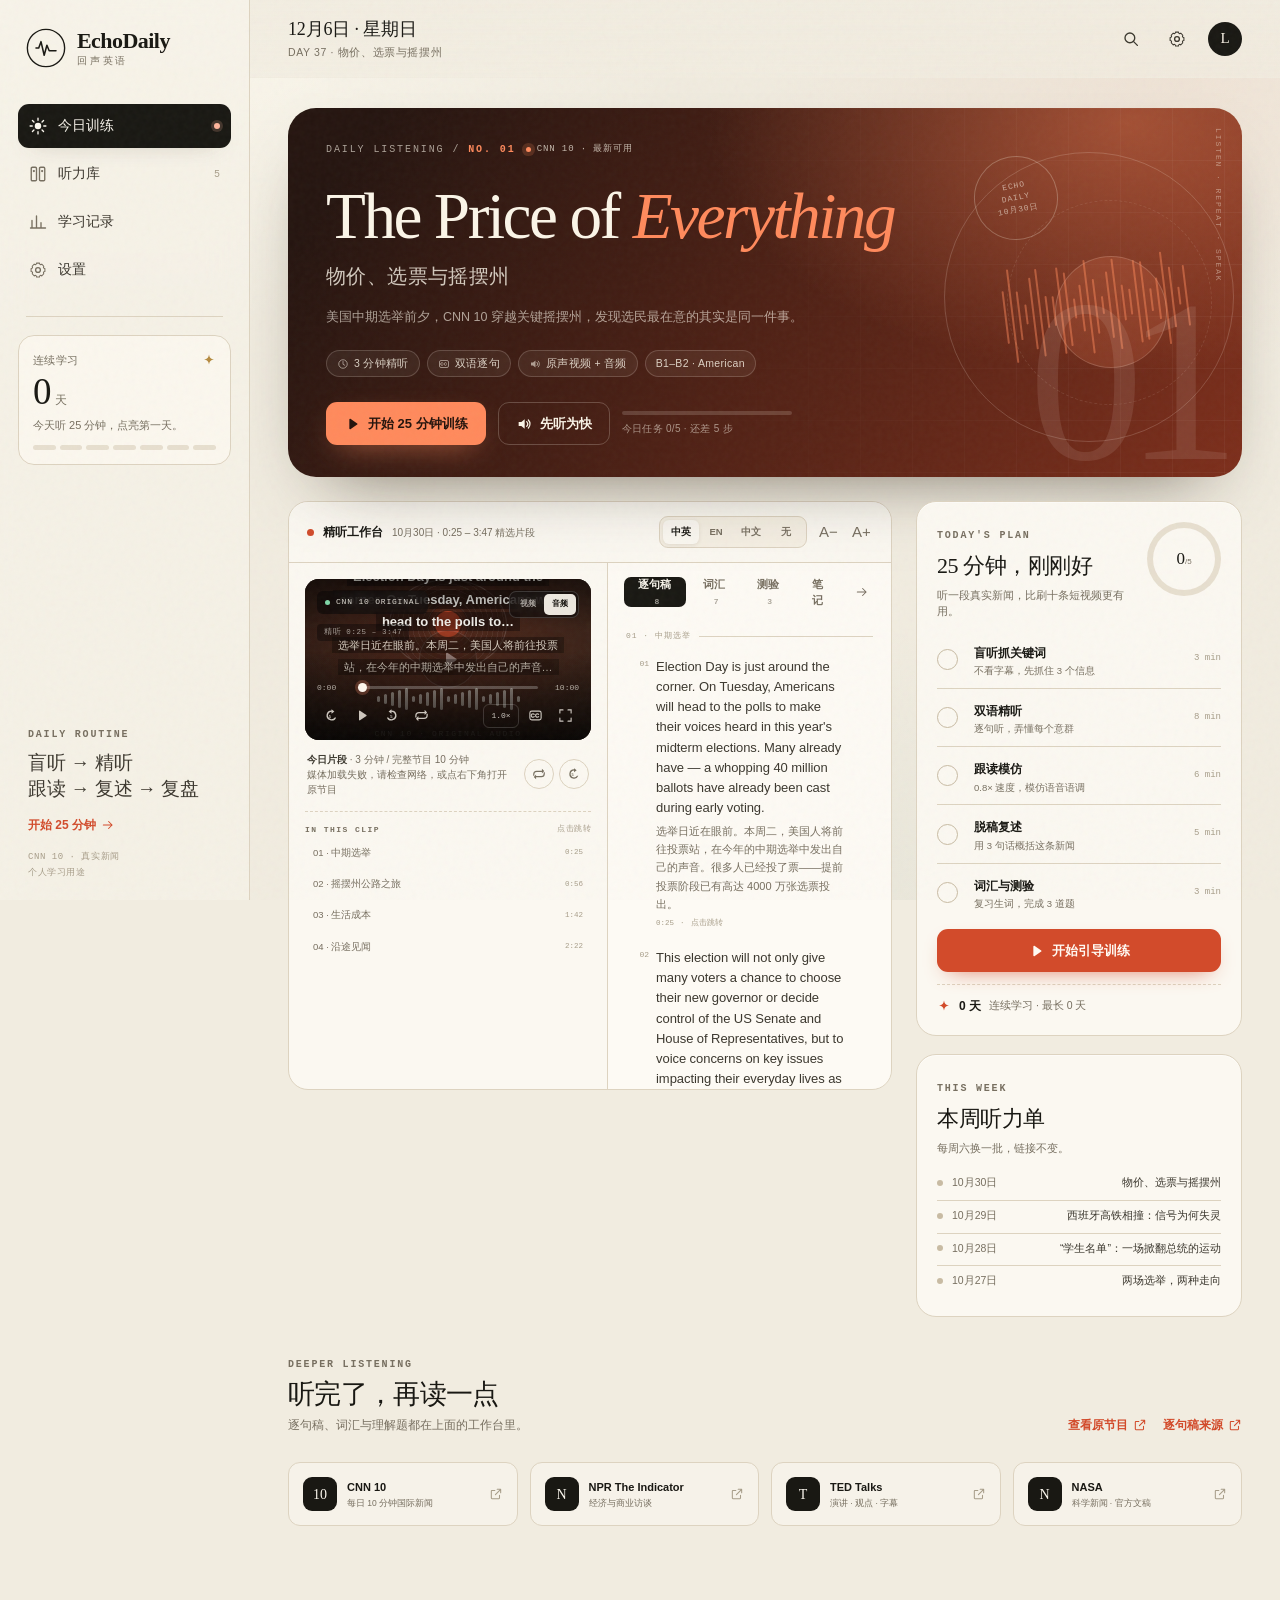
==== index.html @ 6642f7b9 "Initial EchoDaily listening app" ====
<!doctype html>
<html lang="zh-CN">
<head>
  <meta charset="utf-8">
  <meta name="viewport" content="width=device-width, initial-scale=1, viewport-fit=cover">
  <meta name="theme-color" content="#f3efe4">
  <meta name="description" content="EchoDaily 回声英语：每天 25 分钟，用真实国际新闻练英语听力。双语逐句稿、视频/音频、跟读与复述。">
  <meta name="robots" content="noindex,nofollow">
  <title>EchoDaily · 回声英语</title>
  <link rel="icon" href="assets/icon.svg" type="image/svg+xml">
  <link rel="manifest" href="manifest.webmanifest">
  <link rel="stylesheet" href="assets/styles.css">
</head>
<body>
  <svg class="svg-sprite" aria-hidden="true" focusable="false">
    <symbol id="i-play" viewBox="0 0 24 24"><path d="M8 5.2v13.6c0 .8.9 1.3 1.6.9l10.2-6.8c.6-.4.6-1.4 0-1.8L9.6 4.3c-.7-.4-1.6.1-1.6.9Z"/></symbol>
    <symbol id="i-pause" viewBox="0 0 24 24"><rect x="6" y="4.5" width="4" height="15" rx="1.2"/><rect x="14" y="4.5" width="4" height="15" rx="1.2"/></symbol>
    <symbol id="i-back5" viewBox="0 0 24 24"><path d="M12 4a8 8 0 1 0 7.4 11h-2.2A5.9 5.9 0 1 1 12 6.1V9l4.6-3.5L12 2v2Z"/><text x="7.5" y="15.5" font-size="6.6" font-family="Arial" font-weight="700">5</text></symbol>
    <symbol id="i-fwd5" viewBox="0 0 24 24"><path d="M12 4a8 8 0 1 1-7.4 11h2.2A5.9 5.9 0 1 0 12 6.1V9L7.4 5.5 12 2v2Z"/><text x="10" y="15.5" font-size="6.6" font-family="Arial" font-weight="700">5</text></symbol>
    <symbol id="i-volume" viewBox="0 0 24 24"><path d="M4 9h4l5-4v14l-5-4H4V9Z"/><path d="M16 8.5a5 5 0 0 1 0 7" fill="none" stroke="currentColor" stroke-width="1.8" stroke-linecap="round"/><path d="M18.5 6a8.5 8.5 0 0 1 0 12" fill="none" stroke="currentColor" stroke-width="1.8" stroke-linecap="round"/></symbol>
    <symbol id="i-muted" viewBox="0 0 24 24"><path d="M4 9h4l5-4v14l-5-4H4V9Z"/><path d="m16 9 5 6m0-6-5 6" fill="none" stroke="currentColor" stroke-width="1.8" stroke-linecap="round"/></symbol>
    <symbol id="i-captions" viewBox="0 0 24 24"><rect x="3" y="5" width="18" height="14" rx="3" fill="none" stroke="currentColor" stroke-width="1.8"/><path d="M10 10.3a2.7 2.7 0 1 0 0 3.4M17 10.3a2.7 2.7 0 1 0 0 3.4" fill="none" stroke="currentColor" stroke-width="1.8" stroke-linecap="round"/></symbol>
    <symbol id="i-expand" viewBox="0 0 24 24"><path d="M8 3H3v5M16 3h5v5M8 21H3v-5M21 16v5h-5" fill="none" stroke="currentColor" stroke-width="1.8" stroke-linecap="round"/></symbol>
    <symbol id="i-repeat" viewBox="0 0 24 24"><path d="M17 2.8 21 7l-4 4.2V8.5H8a4 4 0 0 0-4 4V15H2v-2.5a6 6 0 0 1 6-6h9V2.8Z"/><path d="M7 21.2 3 17l4-4.2v2.7h9a4 4 0 0 0 4-4V9h2v2.5a6 6 0 0 1-6 6H7v2.7Z"/></symbol>
    <symbol id="i-sun" viewBox="0 0 24 24"><circle cx="12" cy="12" r="4.3"/><path d="M12 1.5v2.8M12 19.7v2.8M1.5 12h2.8M19.7 12h2.8M4.6 4.6l2 2M17.4 17.4l2 2M19.4 4.6l-2 2M6.6 17.4l-2 2" fill="none" stroke="currentColor" stroke-width="1.8" stroke-linecap="round"/></symbol>
    <symbol id="i-home" viewBox="0 0 24 24"><path d="m3 10.5 9-7.5 9 7.5V21h-6v-6H9v6H3V10.5Z" fill="none" stroke="currentColor" stroke-width="1.8" stroke-linejoin="round"/></symbol>
    <symbol id="i-menu" viewBox="0 0 24 24"><path d="M4 7h16M4 12h16M4 17h16" fill="none" stroke="currentColor" stroke-width="1.8" stroke-linecap="round"/></symbol>
    <symbol id="i-library" viewBox="0 0 24 24"><rect x="3" y="3" width="7" height="18" rx="1.5" fill="none" stroke="currentColor" stroke-width="1.8"/><rect x="14" y="3" width="7" height="18" rx="1.5" fill="none" stroke="currentColor" stroke-width="1.8"/><path d="M6.5 8h0M17.5 8h0" stroke="currentColor" stroke-width="3" stroke-linecap="round"/></symbol>
    <symbol id="i-chart" viewBox="0 0 24 24"><path d="M4 20V10M10 20V4M16 20v-7M22 20H2" fill="none" stroke="currentColor" stroke-width="1.8" stroke-linecap="round"/></symbol>
    <symbol id="i-settings" viewBox="0 0 24 24"><circle cx="12" cy="12" r="3.2" fill="none" stroke="currentColor" stroke-width="1.8"/><path d="M19.4 15a1.7 1.7 0 0 0 .3 1.9l.1.1-2.8 2.8-.1-.1a1.7 1.7 0 0 0-1.9-.3 1.7 1.7 0 0 0-1 1.6v.2h-4V21a1.7 1.7 0 0 0-1-1.6 1.7 1.7 0 0 0-1.9.3l-.1.1L4.2 17l.1-.1a1.7 1.7 0 0 0 .3-1.9A1.7 1.7 0 0 0 3 14H2.8v-4H3a1.7 1.7 0 0 0 1.6-1 1.7 1.7 0 0 0-.3-1.9L4.2 7 7 4.2l.1.1A1.7 1.7 0 0 0 9 4.6a1.7 1.7 0 0 0 1-1.6v-.2h4V3a1.7 1.7 0 0 0 1 1.6 1.7 1.7 0 0 0 1.9-.3l.1-.1L19.8 7l-.1.1a1.7 1.7 0 0 0-.3 1.9 1.7 1.7 0 0 0 1.6 1h.2v4H21a1.7 1.7 0 0 0-1.6 1Z" fill="none" stroke="currentColor" stroke-width="1.4" stroke-linejoin="round"/></symbol>
    <symbol id="i-search" viewBox="0 0 24 24"><circle cx="10.5" cy="10.5" r="6.5" fill="none" stroke="currentColor" stroke-width="1.8"/><path d="m15.5 15.5 5 5" fill="none" stroke="currentColor" stroke-width="1.8" stroke-linecap="round"/></symbol>
    <symbol id="i-arrow" viewBox="0 0 24 24"><path d="M4 12h15M13 6l6 6-6 6" fill="none" stroke="currentColor" stroke-width="1.8" stroke-linecap="round" stroke-linejoin="round"/></symbol>
    <symbol id="i-close" viewBox="0 0 24 24"><path d="m6 6 12 12M18 6 6 18" fill="none" stroke="currentColor" stroke-width="1.8" stroke-linecap="round"/></symbol>
    <symbol id="i-check" viewBox="0 0 24 24"><path d="m4.5 12.5 5 5 10-11" fill="none" stroke="currentColor" stroke-width="2.2" stroke-linecap="round" stroke-linejoin="round"/></symbol>
    <symbol id="i-star" viewBox="0 0 24 24"><path d="m12 3 2.8 5.7 6.2.9-4.5 4.4 1.1 6.2-5.6-3-5.6 3 1.1-6.2L3 9.6l6.2-.9L12 3Z" fill="none" stroke="currentColor" stroke-width="1.7" stroke-linejoin="round"/></symbol>
    <symbol id="i-mic" viewBox="0 0 24 24"><rect x="9" y="3" width="6" height="12" rx="3" fill="none" stroke="currentColor" stroke-width="1.8"/><path d="M5 11a7 7 0 0 0 14 0M12 18v3M8 21h8" fill="none" stroke="currentColor" stroke-width="1.8" stroke-linecap="round"/></symbol>
    <symbol id="i-stop" viewBox="0 0 24 24"><rect x="6" y="6" width="12" height="12" rx="2"/></symbol>
    <symbol id="i-clock" viewBox="0 0 24 24"><circle cx="12" cy="12" r="8.5" fill="none" stroke="currentColor" stroke-width="1.8"/><path d="M12 7v5.5l3.5 2" fill="none" stroke="currentColor" stroke-width="1.8" stroke-linecap="round"/></symbol>
    <symbol id="i-spark" viewBox="0 0 24 24"><path d="M12 2.5c.6 5.5 3.1 8 8.5 8.5-5.4.6-7.9 3.1-8.5 8.5-.6-5.4-3.1-7.9-8.5-8.5 5.4-.5 7.9-3 8.5-8.5Z"/></symbol>
    <symbol id="i-download" viewBox="0 0 24 24"><path d="M12 3v12m0 0 4.5-4.5M12 15l-4.5-4.5M4 20h16" fill="none" stroke="currentColor" stroke-width="1.8" stroke-linecap="round" stroke-linejoin="round"/></symbol>
    <symbol id="i-external" viewBox="0 0 24 24"><path d="M14 4h6v6M20 4l-9 9M18 14v5a1 1 0 0 1-1 1H5a1 1 0 0 1-1-1V7a1 1 0 0 1 1-1h5" fill="none" stroke="currentColor" stroke-width="1.8" stroke-linecap="round" stroke-linejoin="round"/></symbol>
  </svg>

  <div class="app">
    <aside class="sidebar" aria-label="主导航">
      <a class="brand" href="#today" data-nav="today" aria-label="EchoDaily 首页">
        <span class="brand-mark">
          <svg viewBox="0 0 44 44" aria-hidden="true">
            <circle cx="22" cy="22" r="20.5" fill="none" stroke="currentColor" stroke-width="1.5"/>
            <path d="M11 22h3l2.5-7 3.5 15 3-11 2.5 6h7.5" fill="none" stroke="currentColor" stroke-width="1.7" stroke-linecap="round" stroke-linejoin="round"/>
          </svg>
        </span>
        <span class="brand-text">
          <strong>EchoDaily</strong>
          <small>回声英语</small>
        </span>
      </a>

      <nav class="side-nav">
        <a href="#today" data-nav="today" class="side-link">
          <svg><use href="#i-sun"/></svg><span>今日训练</span><em id="side-today-dot" class="side-dot"></em>
        </a>
        <a href="#library" data-nav="library" class="side-link">
          <svg><use href="#i-library"/></svg><span>听力库</span><em id="side-library-count">5</em>
        </a>
        <a href="#progress" data-nav="progress" class="side-link">
          <svg><use href="#i-chart"/></svg><span>学习记录</span>
        </a>
        <a href="#settings" data-nav="settings" class="side-link">
          <svg><use href="#i-settings"/></svg><span>设置</span>
        </a>
      </nav>

      <div class="side-divider"></div>

      <div class="side-streak" id="side-streak">
        <div class="side-streak-head"><span>连续学习</span><svg><use href="#i-spark"/></svg></div>
        <div class="side-streak-num"><strong id="side-streak-num">0</strong><span>天</span></div>
        <p id="side-streak-copy">今天听 25 分钟，点亮第一天。</p>
        <div class="mini-week" id="mini-week" aria-label="最近七天学习情况"></div>
      </div>

      <div class="side-note">
        <span class="eyebrow">DAILY ROUTINE</span>
        <p>盲听 → 精听<br>跟读 → 复述 → 复盘</p>
        <a href="#today" data-action="start-focus" class="side-note-link">开始 25 分钟 <svg><use href="#i-arrow"/></svg></a>
      </div>

      <div class="side-foot">
        <span>CNN 10 · 真实新闻</span>
        <span>个人学习用途</span>
      </div>
    </aside>

    <div class="shell">
      <header class="topbar">
        <div class="topbar-left">
          <button class="icon-btn mobile-menu" id="mobile-menu" aria-label="打开菜单">
            <svg><use href="#i-menu"/></svg>
          </button>
          <div>
            <div class="topbar-date" id="topbar-date">10月31日 · 星期六</div>
            <div class="topbar-sub" id="topbar-sub">你的每日国际新闻听力</div>
          </div>
        </div>
        <div class="topbar-actions">
          <button class="icon-btn" data-action="open-search" aria-label="搜索听力库"><svg><use href="#i-search"/></svg></button>
          <a class="icon-btn" href="#settings" data-nav="settings" aria-label="设置"><svg><use href="#i-settings"/></svg></a>
          <div class="avatar" title="本地学习者">L</div>
        </div>
      </header>

      <main class="view" id="view" tabindex="-1"></main>
    </div>

    <nav class="mobile-nav" aria-label="移动端导航">
      <a href="#today" data-nav="today"><svg><use href="#i-sun"/></svg><span>今日</span></a>
      <a href="#library" data-nav="library"><svg><use href="#i-library"/></svg><span>听力库</span></a>
      <a href="#progress" data-nav="progress"><svg><use href="#i-chart"/></svg><span>记录</span></a>
      <a href="#settings" data-nav="settings"><svg><use href="#i-settings"/></svg><span>设置</span></a>
    </nav>
  </div>

  <div class="focus-layer" id="focus-layer" hidden aria-modal="true" role="dialog" aria-label="25 分钟引导训练">
    <div class="focus-card">
      <header class="focus-head">
        <div>
          <span class="eyebrow">GUIDED SESSION</span>
          <h2>25 分钟听力训练</h2>
        </div>
        <div class="focus-head-right">
          <div class="focus-total"><span id="focus-total-time">25:00</span><small>总计时</small></div>
          <button class="icon-btn" data-action="close-focus" aria-label="关闭训练"><svg><use href="#i-close"/></svg></button>
        </div>
      </header>
      <div class="focus-progress"><span id="focus-progress-bar"></span></div>
      <div class="focus-body">
        <aside class="focus-steps" id="focus-steps"></aside>
        <section class="focus-main" id="focus-main"></section>
      </div>
      <footer class="focus-foot">
        <button class="btn btn-ghost" data-action="focus-prev">上一步</button>
        <div class="focus-hint" id="focus-hint">按自己的节奏来，完成一步算一步。</div>
        <button class="btn btn-primary" data-action="focus-next">完成本步 <svg><use href="#i-arrow"/></svg></button>
      </footer>
    </div>
  </div>

  <div class="modal-layer" id="modal-layer" hidden>
    <div class="modal-card" id="modal-card" role="dialog" aria-modal="true"></div>
  </div>

  <div class="toast-region" id="toast-region" aria-live="polite"></div>
  <div class="confetti-layer" id="confetti-layer" aria-hidden="true"></div>

  <script src="data.js"></script>
  <script src="assets/app.js"></script>
</body>
</html>
---- assets/styles.css ----
/* ============================================================
   EchoDaily · 回声英语
   Editorial listening workspace — warm paper, ink, vermilion.
   ============================================================ */

:root {
  --bg: #f1ece0;
  --bg-deep: #e7dfcf;
  --surface: #fbf8f1;
  --surface-2: #f5efe3;
  --surface-3: #efe7d8;
  --ink: #191813;
  --ink-2: #3c382f;
  --muted: #776f60;
  --faint: #a79d89;
  --line: #ddd3c0;
  --line-strong: #c8bba3;
  --accent: #d24b2b;
  --accent-deep: #a9361c;
  --accent-soft: #f5ded4;
  --green: #1d5948;
  --green-soft: #dce9e2;
  --gold: #b58a3f;
  --gold-soft: #f1e5ca;
  --radius-xl: 28px;
  --radius-lg: 20px;
  --radius-md: 14px;
  --radius-sm: 10px;
  --shadow: 0 22px 55px -28px rgba(54, 41, 20, 0.42);
  --shadow-soft: 0 8px 24px -16px rgba(54, 41, 20, 0.35);
  --font-display: "Iowan Old Style", "Palatino Linotype", "Book Antiqua", "Songti SC", "Noto Serif SC", "STSong", serif;
  --font-ui: "Avenir Next", "Segoe UI", "PingFang SC", "Hiragino Sans GB", "Microsoft YaHei", sans-serif;
  --font-mono: "SFMono-Regular", "Cascadia Mono", "Consolas", "Liberation Mono", monospace;
  --sidebar-w: 250px;
  --ease: cubic-bezier(0.22, 1, 0.36, 1);
}

* { box-sizing: border-box; }
html { scroll-behavior: smooth; }
html, body { overflow-x: hidden; }
body {
  margin: 0;
  min-width: 320px;
  background-color: var(--bg);
  background-image:
    radial-gradient(900px 600px at 12% -5%, rgba(255, 252, 242, 0.85), transparent 62%),
    radial-gradient(700px 500px at 92% 8%, rgba(210, 75, 43, 0.055), transparent 60%),
    radial-gradient(600px 500px at 60% 100%, rgba(29, 89, 72, 0.05), transparent 60%);
  background-attachment: fixed;
  color: var(--ink);
  font-family: var(--font-ui);
  font-size: 15px;
  line-height: 1.5;
  -webkit-font-smoothing: antialiased;
  text-rendering: optimizeLegibility;
}
body::before {
  content: "";
  position: fixed;
  inset: 0;
  pointer-events: none;
  z-index: 9999;
  opacity: 0.035;
  background-image: url("data:image/svg+xml,%3Csvg viewBox='0 0 200 200' xmlns='http://www.w3.org/2000/svg'%3E%3Cfilter id='n'%3E%3CfeTurbulence type='fractalNoise' baseFrequency='0.85' numOctaves='3' stitchTiles='stitch'/%3E%3C/filter%3E%3Crect width='100%25' height='100%25' filter='url(%23n)'/%3E%3C/svg%3E");
}
::selection { background: var(--accent); color: #fff; }
button, input, textarea, select { font: inherit; color: inherit; }
button { cursor: pointer; }
a { color: inherit; text-decoration: none; }
svg { width: 20px; height: 20px; fill: currentColor; display: block; }
.svg-sprite { position: absolute; width: 0; height: 0; overflow: hidden; }
:focus-visible { outline: 2px solid var(--accent); outline-offset: 3px; }
[hidden] { display: none !important; }

.eyebrow {
  display: inline-block;
  font-family: var(--font-mono);
  font-size: 10px;
  font-weight: 600;
  letter-spacing: 0.18em;
  text-transform: uppercase;
  color: var(--muted);
}

/* ============================== Layout ============================== */
.app { min-height: 100vh; }
.sidebar {
  position: fixed;
  inset: 0 auto 0 0;
  width: var(--sidebar-w);
  z-index: 40;
  display: flex;
  flex-direction: column;
  padding: 26px 18px 20px;
  border-right: 1px solid var(--line);
  background: rgba(247, 242, 232, 0.78);
  backdrop-filter: blur(18px) saturate(1.05);
  -webkit-backdrop-filter: blur(18px) saturate(1.05);
}
.shell { margin-left: var(--sidebar-w); min-height: 100vh; }
.view {
  width: 100%;
  max-width: 1390px;
  margin: 0 auto;
  padding: 30px 38px 100px;
  outline: none;
}

.brand { display: flex; align-items: center; gap: 11px; padding: 2px 8px 0; }
.brand-mark { width: 40px; height: 40px; color: var(--ink); flex: 0 0 auto; }
.brand-mark svg { width: 100%; height: 100%; fill: none; }
.brand-text { display: flex; flex-direction: column; line-height: 1.02; }
.brand-text strong {
  font-family: var(--font-display);
  font-size: 22px;
  font-weight: 600;
  letter-spacing: -0.025em;
}
.brand-text small {
  margin-top: 4px;
  font-size: 10px;
  letter-spacing: 0.28em;
  color: var(--muted);
}
.side-nav { margin-top: 36px; display: flex; flex-direction: column; gap: 4px; }
.side-link {
  position: relative;
  display: flex;
  align-items: center;
  gap: 11px;
  height: 44px;
  padding: 0 11px;
  border-radius: 11px;
  color: var(--ink-2);
  font-size: 13.5px;
  font-weight: 500;
  transition: background 0.2s var(--ease), color 0.2s;
}
.side-link svg { width: 18px; height: 18px; color: var(--muted); transition: color 0.2s; }
.side-link:hover { background: rgba(255, 253, 246, 0.75); }
.side-link.active { background: var(--ink); color: #fbf7ee; box-shadow: var(--shadow-soft); }
.side-link.active svg { color: #fbf7ee; }
.side-link em {
  margin-left: auto;
  font-style: normal;
  font-family: var(--font-mono);
  font-size: 10px;
  color: var(--faint);
}
.side-link.active em { color: rgba(251, 247, 238, 0.6); }
.side-dot { width: 6px; height: 6px; border-radius: 50%; background: var(--accent); }
.side-link.active .side-dot { background: #ffb59d; box-shadow: 0 0 0 3px rgba(255, 181, 157, 0.18); }
.side-divider { height: 1px; background: var(--line); margin: 24px 8px 18px; }
.side-streak { padding: 16px 14px 14px; border: 1px solid var(--line); border-radius: 16px; background: rgba(255, 252, 245, 0.55); }
.side-streak-head { display: flex; align-items: center; justify-content: space-between; font-size: 11px; color: var(--muted); letter-spacing: 0.04em; }
.side-streak-head svg { width: 14px; height: 14px; color: var(--gold); }
.side-streak-num { display: flex; align-items: baseline; gap: 5px; margin-top: 4px; }
.side-streak-num strong { font-family: var(--font-display); font-size: 37px; line-height: 1; font-weight: 500; letter-spacing: -0.04em; }
.side-streak-num span { font-size: 12px; color: var(--muted); }
.side-streak p { margin: 7px 0 11px; font-size: 11px; line-height: 1.6; color: var(--muted); }
.mini-week { display: flex; gap: 4px; }
.mini-week i { flex: 1; height: 5px; border-radius: 4px; background: var(--bg-deep); }
.mini-week i.on { background: var(--accent); }
.mini-week i.partial { background: #e5a28d; }
.side-note { margin-top: auto; padding: 18px 10px 16px; }
.side-note p { font-family: var(--font-display); font-size: 19px; line-height: 1.35; margin: 7px 0 11px; color: var(--ink-2); }
.side-note-link { display: inline-flex; align-items: center; gap: 5px; font-size: 12px; font-weight: 600; color: var(--accent); }
.side-note-link svg { width: 14px; height: 14px; transition: transform 0.2s; }
.side-note-link:hover svg { transform: translateX(3px); }
.side-foot { display: flex; flex-direction: column; gap: 2px; padding: 0 10px; font-family: var(--font-mono); font-size: 9px; letter-spacing: 0.06em; color: var(--faint); }

.topbar {
  position: sticky;
  top: 0;
  z-index: 30;
  height: 78px;
  display: flex;
  align-items: center;
  justify-content: space-between;
  padding: 0 38px;
  border-bottom: 1px solid transparent;
  background: linear-gradient(to bottom, rgba(241, 236, 224, 0.94), rgba(241, 236, 224, 0.72));
  backdrop-filter: blur(14px);
  -webkit-backdrop-filter: blur(14px);
}
.topbar-left { display: flex; align-items: center; gap: 12px; }
.topbar-date { font-family: var(--font-display); font-size: 18px; letter-spacing: -0.01em; }
.topbar-sub { margin-top: 2px; font-size: 10.5px; color: var(--muted); letter-spacing: 0.06em; }
.topbar-actions { display: flex; align-items: center; gap: 8px; }
.icon-btn {
  width: 38px;
  height: 38px;
  display: inline-grid;
  place-items: center;
  border: 1px solid transparent;
  border-radius: 50%;
  background: transparent;
  color: var(--ink-2);
  transition: background 0.2s, border-color 0.2s, transform 0.2s;
}
.icon-btn:hover { background: rgba(255, 252, 245, 0.8); border-color: var(--line); }
.icon-btn:active { transform: scale(0.94); }
.icon-btn svg { width: 18px; height: 18px; }
.avatar {
  width: 34px; height: 34px; margin-left: 4px;
  display: grid; place-items: center;
  border-radius: 50%;
  background: var(--ink);
  color: #f8f1e3;
  font-family: var(--font-display);
  font-size: 15px;
}
.mobile-menu { display: none; }

/* ============================== Shared bits ============================== */
.btn {
  display: inline-flex;
  align-items: center;
  justify-content: center;
  gap: 8px;
  min-height: 43px;
  padding: 0 17px;
  border: 1px solid transparent;
  border-radius: 11px;
  font-size: 13px;
  font-weight: 600;
  line-height: 1;
  white-space: nowrap;
  transition: transform 0.2s var(--ease), background 0.2s, border-color 0.2s, box-shadow 0.2s;
}
.btn svg { width: 16px; height: 16px; }
.btn:active { transform: translateY(1px) scale(0.99); }
.btn-primary { background: var(--accent); color: #fff9f2; box-shadow: 0 8px 22px -12px rgba(210, 75, 43, 0.9); }
.btn-primary:hover { background: var(--accent-deep); box-shadow: 0 10px 28px -12px rgba(210, 75, 43, 0.9); }
.btn-ghost { border-color: var(--line); background: transparent; color: var(--ink-2); }
.btn-ghost:hover { background: var(--surface-2); border-color: var(--line-strong); }
.btn-soft { background: var(--surface-3); color: var(--ink-2); }
.btn-soft:hover { background: var(--bg-deep); }
.btn-dark { background: var(--ink); color: #fbf7ee; }
.btn-dark:hover { background: #2b2922; }
.btn-sm { min-height: 34px; padding: 0 12px; font-size: 11.5px; border-radius: 9px; }
.btn-sm svg { width: 14px; height: 14px; }
.btn[disabled] { opacity: 0.45; cursor: not-allowed; }
.text-link { display: inline-flex; align-items: center; gap: 5px; color: var(--accent); font-weight: 600; font-size: 12px; }
.text-link svg { width: 14px; height: 14px; }
.chip {
  display: inline-flex;
  align-items: center;
  gap: 5px;
  height: 25px;
  padding: 0 9px;
  border: 1px solid var(--line);
  border-radius: 999px;
  background: rgba(255, 252, 245, 0.45);
  color: var(--muted);
  font-size: 10px;
  font-weight: 600;
  letter-spacing: 0.04em;
  white-space: nowrap;
}
.chip.accent { border-color: rgba(210, 75, 43, 0.22); background: var(--accent-soft); color: var(--accent-deep); }
.chip.green { border-color: rgba(29, 89, 72, 0.18); background: var(--green-soft); color: var(--green); }
.chip.gold { border-color: rgba(181, 138, 63, 0.22); background: var(--gold-soft); color: #7e5c1f; }
.card {
  border: 1px solid var(--line);
  border-radius: var(--radius-lg);
  background: var(--surface);
  box-shadow: 0 1px 0 rgba(255, 255, 255, 0.55) inset;
}
.section-head { display: flex; align-items: flex-end; justify-content: space-between; gap: 20px; margin: 34px 0 16px; }
.section-head h2 { margin: 0; font-family: var(--font-display); font-weight: 500; font-size: 27px; letter-spacing: -0.025em; }
.section-head p { margin: 3px 0 0; font-size: 11.5px; color: var(--muted); }
.divider { height: 1px; background: var(--line); }

/* ============================== Hero ============================== */
.hero {
  --hero-a: #251510;
  --hero-b: #7d2e1b;
  --hero-glow: #ff8a5c;
  position: relative;
  isolation: isolate;
  display: grid;
  grid-template-columns: minmax(0, 1.42fr) minmax(250px, 0.58fr);
  min-height: 360px;
  overflow: hidden;
  border-radius: var(--radius-xl);
  background:
    radial-gradient(700px 420px at 88% 4%, color-mix(in srgb, var(--hero-glow) 42%, transparent), transparent 60%),
    linear-gradient(125deg, var(--hero-a) 8%, var(--hero-b) 100%);
  color: #fbf5e8;
  box-shadow: 0 30px 70px -40px rgba(35, 25, 12, 0.7);
}
.hero[data-theme="steel"] { --hero-a: #121b21; --hero-b: #315360; --hero-glow: #7bc3d6; }
.hero[data-theme="forest"] { --hero-a: #101d17; --hero-b: #276047; --hero-glow: #8fd0a9; }
.hero[data-theme="ocean"] { --hero-a: #0d1925; --hero-b: #1e5472; --hero-glow: #7fc3e4; }
.hero[data-theme="violet"] { --hero-a: #1a1423; --hero-b: #4a3169; --hero-glow: #c7a3ef; }
.hero::after {
  content: "";
  position: absolute;
  inset: 0;
  z-index: -1;
  background-image:
    linear-gradient(rgba(255, 255, 255, 0.045) 1px, transparent 1px),
    linear-gradient(90deg, rgba(255, 255, 255, 0.045) 1px, transparent 1px);
  background-size: 52px 52px;
  mask-image: linear-gradient(to right, transparent 35%, #000 100%);
}
.hero-copy {
  position: relative;
  z-index: 2;
  display: flex;
  flex-direction: column;
  min-width: 0;
  padding: 34px 38px 32px;
}
.hero-topline { display: flex; align-items: center; gap: 10px; flex-wrap: wrap; }
.hero-kicker { font-family: var(--font-mono); font-size: 10px; letter-spacing: 0.19em; color: rgba(251, 245, 232, 0.62); }
.hero-kicker b { color: var(--hero-glow); font-weight: 600; }
.hero-live { display: inline-flex; align-items: center; gap: 6px; font-family: var(--font-mono); font-size: 9px; letter-spacing: 0.1em; color: rgba(251, 245, 232, 0.72); }
.hero-live i { width: 5px; height: 5px; border-radius: 50%; background: var(--hero-glow); box-shadow: 0 0 0 4px color-mix(in srgb, var(--hero-glow) 18%, transparent); animation: pulse 2.6s infinite; }
@keyframes pulse { 0%, 100% { opacity: 1; } 50% { opacity: 0.35; } }
.hero h1 {
  max-width: 780px;
  margin: 28px 0 0;
  font-family: var(--font-display);
  font-size: clamp(43px, 5.1vw, 72px);
  font-weight: 500;
  line-height: 0.96;
  letter-spacing: -0.038em;
  text-wrap: balance;
  overflow-wrap: break-word;
}
.hero h1 em { font-style: italic; color: var(--hero-glow); }
.hero-zh {
  margin: 13px 0 0;
  font-family: var(--font-display);
  font-size: clamp(17px, 1.6vw, 21px);
  letter-spacing: 0.02em;
  color: rgba(251, 245, 232, 0.8);
}
.hero-deck {
  max-width: 620px;
  margin: 16px 0 0;
  font-size: 12.5px;
  line-height: 1.65;
  color: rgba(251, 245, 232, 0.62);
}
.hero-meta { display: flex; flex-wrap: wrap; gap: 7px; margin-top: 22px; }
.hero-meta span {
  display: inline-flex;
  align-items: center;
  gap: 5px;
  height: 27px;
  padding: 0 10px;
  border: 1px solid rgba(251, 245, 232, 0.18);
  border-radius: 999px;
  background: rgba(251, 245, 232, 0.06);
  color: rgba(251, 245, 232, 0.82);
  font-size: 10.5px;
  font-weight: 500;
  letter-spacing: 0.03em;
}
.hero-meta svg { width: 12px; height: 12px; opacity: 0.7; }
.hero-actions { display: flex; align-items: center; gap: 12px; flex-wrap: wrap; margin-top: auto; padding-top: 25px; }
.hero-actions .btn-primary { background: var(--hero-glow); color: #24130c; box-shadow: 0 10px 30px -12px color-mix(in srgb, var(--hero-glow) 70%, transparent); }
.hero-actions .btn-primary:hover { background: #fff; }
.hero-actions .btn-ghost { border-color: rgba(251, 245, 232, 0.22); color: #fbf5e8; }
.hero-actions .btn-ghost:hover { background: rgba(251, 245, 232, 0.09); border-color: rgba(251, 245, 232, 0.36); }
.hero-progress { min-width: 170px; }
.hero-progress-bar { height: 4px; border-radius: 4px; background: rgba(251, 245, 232, 0.16); overflow: hidden; }
.hero-progress-bar span { display: block; height: 100%; border-radius: 4px; background: var(--hero-glow); transition: width 0.5s var(--ease); }
.hero-progress p { margin: 6px 0 0; font-size: 10px; color: rgba(251, 245, 232, 0.55); letter-spacing: 0.03em; }
.hero-art { position: relative; z-index: 1; min-height: 300px; }
.hero-art .issue-no {
  position: absolute;
  right: 20px;
  bottom: 12px;
  font-family: var(--font-display);
  font-size: clamp(150px, 18vw, 252px);
  line-height: 0.72;
  letter-spacing: -0.08em;
  color: rgba(251, 245, 232, 0.1);
  user-select: none;
}
.hero-art .orbit {
  position: absolute;
  border: 1px solid rgba(251, 245, 232, 0.18);
  border-radius: 50%;
}
.hero-art .orbit.o1 { width: 290px; height: 290px; right: 3%; top: 12%; }
.hero-art .orbit.o2 { width: 205px; height: 205px; right: 11%; top: 25%; border-style: dashed; opacity: 0.6; }
.hero-art .orbit.o3 { width: 112px; height: 112px; right: 27%; top: 40%; background: color-mix(in srgb, var(--hero-glow) 16%, transparent); }
.hero-art .wave {
  position: absolute;
  left: 14%;
  top: 40%;
  width: 66%;
  height: 100px;
  display: flex;
  align-items: center;
  gap: 5px;
  transform: rotate(-7deg);
  opacity: 0.85;
}
.hero-art .wave i { flex: 1; min-width: 2px; border-radius: 4px; background: var(--hero-glow); opacity: 0.55; }
.hero-art .stamp {
  position: absolute;
  left: 3%;
  top: 13%;
  width: 84px;
  height: 84px;
  display: grid;
  place-items: center;
  border: 1px solid rgba(251, 245, 232, 0.26);
  border-radius: 50%;
  font-family: var(--font-mono);
  font-size: 8px;
  letter-spacing: 0.12em;
  line-height: 1.5;
  text-align: center;
  color: rgba(251, 245, 232, 0.6);
  transform: rotate(-11deg);
}
.hero-art .side-label {
  position: absolute;
  right: 18px;
  top: 20px;
  writing-mode: vertical-rl;
  font-family: var(--font-mono);
  font-size: 8px;
  letter-spacing: 0.24em;
  color: rgba(251, 245, 232, 0.45);
}

/* ============================== Today layout ============================== */
.today-grid { display: grid; grid-template-columns: minmax(0, 1fr) 326px; gap: 24px; align-items: start; margin-top: 24px; }
.rail { position: sticky; top: 94px; display: flex; flex-direction: column; gap: 18px; }
.rail-card { padding: 20px; }
.rail-head { display: flex; align-items: flex-start; justify-content: space-between; gap: 14px; }
.rail-head h3 { margin: 4px 0 0; font-family: var(--font-display); font-size: 22px; font-weight: 500; letter-spacing: -0.02em; }
.rail-head p { margin: 5px 0 0; font-size: 11px; color: var(--muted); line-height: 1.5; }
.ring {
  --p: 0;
  position: relative;
  width: 74px;
  height: 74px;
  flex: 0 0 auto;
  display: grid;
  place-items: center;
  border-radius: 50%;
  background: conic-gradient(var(--accent) calc(var(--p) * 1%), var(--bg-deep) 0);
  transition: background 0.5s var(--ease);
}
.ring::before { content: ""; position: absolute; inset: 6px; border-radius: 50%; background: var(--surface); }
.ring span { position: relative; z-index: 1; font-family: var(--font-display); font-size: 17px; }
.ring span small { font-family: var(--font-ui); font-size: 8px; color: var(--muted); }
.task-list { list-style: none; margin: 17px 0 0; padding: 0; display: flex; flex-direction: column; }
.task-item {
  display: grid;
  grid-template-columns: 27px 1fr auto;
  align-items: center;
  gap: 10px;
  padding: 10px 0;
  border-top: 1px solid var(--line);
  cursor: pointer;
  transition: opacity 0.2s;
}
.task-item:first-child { border-top: 0; padding-top: 4px; }
.task-check {
  width: 21px; height: 21px;
  display: grid; place-items: center;
  border: 1px solid var(--line-strong);
  border-radius: 50%;
  background: transparent;
  color: transparent;
  transition: background 0.2s, border-color 0.2s, color 0.2s;
}
.task-check svg { width: 11px; height: 11px; }
.task-item.done .task-check { background: var(--green); border-color: var(--green); color: #fff; }
.task-item.done .task-name { color: var(--muted); text-decoration: line-through; text-decoration-color: var(--line-strong); }
.task-name { font-size: 12px; font-weight: 600; line-height: 1.35; }
.task-sub { display: block; margin-top: 2px; font-size: 9.5px; font-weight: 400; color: var(--muted); }
.task-min { font-family: var(--font-mono); font-size: 9px; color: var(--faint); }
.rail-cta { margin-top: 8px; width: 100%; }
.streak-line { display: flex; align-items: center; gap: 8px; margin-top: 12px; padding-top: 12px; border-top: 1px dashed var(--line); font-size: 10.5px; color: var(--muted); }
.streak-line strong { color: var(--ink); font-size: 12px; }
.streak-line svg { width: 14px; height: 14px; color: var(--accent); }
.quote-card {
  position: relative;
  overflow: hidden;
  padding: 22px;
  background: var(--ink);
  color: #f8f1e3;
  border-radius: var(--radius-lg);
}
.quote-card::after {
  content: "“";
  position: absolute;
  right: 10px;
  top: -30px;
  font-family: var(--font-display);
  font-size: 150px;
  line-height: 1;
  color: rgba(248, 241, 227, 0.08);
}
.quote-card .eyebrow { color: rgba(248, 241, 227, 0.45); }
.quote-card blockquote { margin: 11px 0 10px; font-family: var(--font-display); font-size: 18px; line-height: 1.45; letter-spacing: -0.01em; }
.quote-card p { margin: 0; font-size: 11.5px; line-height: 1.65; color: rgba(248, 241, 227, 0.55); }
.quote-card .quote-source { display: flex; justify-content: space-between; margin-top: 15px; padding-top: 12px; border-top: 1px solid rgba(248, 241, 227, 0.14); font-family: var(--font-mono); font-size: 9px; color: rgba(248, 241, 227, 0.5); }
.week-list { display: flex; flex-direction: column; gap: 2px; margin-top: 12px; }
.week-row { display: flex; align-items: center; gap: 9px; padding: 7px 0; border-top: 1px solid var(--line); font-size: 10.5px; }
.week-row:first-child { border-top: 0; }
.week-row i { width: 6px; height: 6px; border-radius: 50%; background: var(--line-strong); }
.week-row.on i { background: var(--green); }
.week-row span { color: var(--muted); }
.week-row b { margin-left: auto; font-weight: 500; color: var(--ink-2); }

/* ============================== Workspace ============================== */
.workspace { overflow: hidden; border-radius: var(--radius-lg); scroll-margin-top: 92px; }
.workspace-bar {
  display: flex;
  align-items: center;
  justify-content: space-between;
  gap: 14px;
  padding: 14px 18px;
  border-bottom: 1px solid var(--line);
  background: rgba(251, 248, 241, 0.7);
}
.workspace-title { display: flex; align-items: center; gap: 9px; min-width: 0; }
.workspace-title .dot { width: 7px; height: 7px; border-radius: 50%; background: var(--accent); flex: 0 0 auto; }
.workspace-title strong { font-size: 12px; font-weight: 600; white-space: nowrap; }
.workspace-title span { font-size: 10px; color: var(--muted); white-space: nowrap; overflow: hidden; text-overflow: ellipsis; }
.workspace-tools { display: flex; align-items: center; gap: 6px; }
.seg {
  display: inline-flex;
  padding: 3px;
  border: 1px solid var(--line);
  border-radius: 9px;
  background: var(--surface-2);
}
.seg button {
  min-width: 34px;
  height: 24px;
  padding: 0 8px;
  border: 0;
  border-radius: 6px;
  background: transparent;
  color: var(--muted);
  font-size: 9.5px;
  font-weight: 600;
  transition: background 0.15s, color 0.15s;
}
.seg button.active { background: var(--surface); color: var(--ink); box-shadow: 0 1px 4px rgba(40, 30, 15, 0.09); }
.workspace-body { display: grid; grid-template-columns: minmax(0, 1.06fr) minmax(0, 0.94fr); }
.player-col { min-width: 0; padding: 16px; border-right: 1px solid var(--line); }
.transcript-col { min-width: 0; display: flex; flex-direction: column; background: rgba(255, 253, 247, 0.42); }

.player-shell {
  position: relative;
  aspect-ratio: 16 / 9;
  overflow: hidden;
  border-radius: 14px;
  background: #0b0a08;
  color: #fff;
  isolation: isolate;
}
.player-shell video { width: 100%; height: 100%; display: block; object-fit: contain; background: #0b0a08; }
.player-shell .audio-visual {
  position: absolute;
  inset: 0;
  display: none;
  align-items: center;
  justify-content: center;
  flex-direction: column;
  gap: 16px;
  background:
    radial-gradient(360px 240px at 50% 40%, rgba(210, 75, 43, 0.28), transparent 70%),
    linear-gradient(145deg, #17130f, #2b2119);
}
.player-shell.audio-mode video { opacity: 0; }
.player-shell.audio-mode .audio-visual { display: flex; }
.audio-visual .audio-disc {
  width: 118px; height: 118px; border-radius: 50%;
  display: grid; place-items: center;
  border: 1px solid rgba(255, 255, 255, 0.16);
  background: repeating-radial-gradient(circle at center, rgba(255,255,255,0.06) 0 1px, transparent 1px 5px);
  animation: spin 14s linear infinite;
  animation-play-state: paused;
}
.player-shell.playing .audio-disc { animation-play-state: running; }
@keyframes spin { to { transform: rotate(360deg); } }
.audio-disc::after { content: ""; width: 26px; height: 26px; border-radius: 50%; background: var(--accent); box-shadow: 0 0 0 6px rgba(210, 75, 43, 0.15); }
.audio-visual .audio-bars { display: flex; align-items: center; gap: 4px; height: 34px; }
.audio-visual .audio-bars i { width: 3px; border-radius: 3px; background: rgba(255, 249, 239, 0.65); animation: bars 1s ease-in-out infinite alternate; animation-play-state: paused; }
.player-shell.playing .audio-bars i { animation-play-state: running; }
@keyframes bars { from { height: 6px; } to { height: 28px; } }
.audio-visual small { font-family: var(--font-mono); font-size: 8px; letter-spacing: 0.2em; color: rgba(255, 249, 239, 0.4); }

.player-top {
  position: absolute;
  top: 0; left: 0; right: 0;
  z-index: 3;
  display: flex;
  align-items: flex-start;
  justify-content: space-between;
  padding: 12px;
  pointer-events: none;
  background: linear-gradient(to bottom, rgba(0, 0, 0, 0.48), transparent);
}
.player-badge {
  display: inline-flex;
  align-items: center;
  gap: 6px;
  height: 23px;
  padding: 0 8px;
  border-radius: 6px;
  background: rgba(8, 7, 6, 0.55);
  backdrop-filter: blur(8px);
  font-family: var(--font-mono);
  font-size: 8px;
  letter-spacing: 0.1em;
  color: rgba(255, 250, 241, 0.86);
}
.player-badge i { width: 5px; height: 5px; border-radius: 50%; background: #7fd6a7; }
.player-mode-toggle {
  pointer-events: auto;
  display: inline-flex;
  padding: 2px;
  border: 1px solid rgba(255, 255, 255, 0.16);
  border-radius: 7px;
  background: rgba(8, 7, 6, 0.5);
  backdrop-filter: blur(8px);
}
.player-mode-toggle button {
  height: 21px;
  padding: 0 8px;
  border: 0;
  border-radius: 5px;
  background: transparent;
  color: rgba(255, 250, 241, 0.6);
  font-size: 8px;
  font-weight: 600;
}
.player-mode-toggle button.active { background: rgba(255, 250, 241, 0.92); color: #181510; }

.subtitle-overlay {
  position: absolute;
  left: 16px; right: 16px; bottom: 62px;
  z-index: 2;
  text-align: center;
  pointer-events: none;
  text-shadow: 0 1px 8px rgba(0, 0, 0, 0.8);
}
.subtitle-overlay p { margin: 0 auto; max-width: 92%; }
.subtitle-overlay .sub-en {
  font-size: 13px;
  line-height: 1.42;
  font-weight: 600;
  color: #fffdf7;
  background: rgba(8, 7, 6, 0.38);
  display: inline;
  padding: 2px 6px;
  box-decoration-break: clone;
  -webkit-box-decoration-break: clone;
}
.subtitle-overlay .sub-zh {
  margin-top: 5px;
  font-size: 11px;
  line-height: 1.5;
  color: rgba(255, 247, 232, 0.82);
  background: rgba(8, 7, 6, 0.32);
  display: inline;
  padding: 2px 6px;
  box-decoration-break: clone;
  -webkit-box-decoration-break: clone;
}
.subtitle-overlay.sub-none { display: none; }
.subtitle-overlay.sub-en .sub-zh,
.subtitle-overlay.sub-zh .sub-en { display: none; }
.player-shell.no-sub .subtitle-overlay { display: none; }

.player-center {
  position: absolute;
  inset: 0;
  z-index: 2;
  display: grid;
  place-items: center;
  pointer-events: none;
}
.big-play {
  pointer-events: auto;
  width: 58px; height: 58px;
  display: grid; place-items: center;
  border: 1px solid rgba(255, 255, 255, 0.28);
  border-radius: 50%;
  background: rgba(10, 9, 7, 0.42);
  backdrop-filter: blur(8px);
  color: #fff;
  transition: transform 0.2s, background 0.2s, opacity 0.2s;
}
.big-play svg { width: 21px; height: 21px; margin-left: 2px; }
.big-play:hover { transform: scale(1.06); background: var(--accent); border-color: var(--accent); }
.player-shell.playing .big-play { opacity: 0; transform: scale(0.85); pointer-events: none; }
.player-shell.loading .big-play { opacity: 0.4; }

.control-bar {
  position: absolute;
  left: 0; right: 0; bottom: 0;
  z-index: 4;
  padding: 26px 12px 10px;
  background: linear-gradient(to top, rgba(5, 4, 3, 0.9), rgba(5, 4, 3, 0.35) 65%, transparent);
}
.seek-row { display: flex; align-items: center; gap: 9px; }
.time-code { font-family: var(--font-mono); font-size: 8px; color: rgba(255, 250, 241, 0.65); min-width: 30px; }
.time-code.dur { text-align: right; }
input[type="range"].seek {
  --p: 0;
  -webkit-appearance: none;
  appearance: none;
  flex: 1;
  height: 16px;
  background: transparent;
  cursor: pointer;
}
input[type="range"].seek::-webkit-slider-runnable-track {
  height: 3px;
  border-radius: 3px;
  background: linear-gradient(to right, #ff8f6d var(--p), rgba(255, 255, 255, 0.24) var(--p));
}
input[type="range"].seek::-moz-range-track { height: 3px; border-radius: 3px; background: rgba(255, 255, 255, 0.24); }
input[type="range"].seek::-moz-range-progress { height: 3px; border-radius: 3px; background: #ff8f6d; }
input[type="range"].seek::-webkit-slider-thumb {
  -webkit-appearance: none;
  width: 9px; height: 9px;
  margin-top: -3px;
  border: 0;
  border-radius: 50%;
  background: #fff7ed;
  box-shadow: 0 0 0 3px rgba(255, 143, 109, 0.24);
}
input[type="range"].seek::-moz-range-thumb { width: 9px; height: 9px; border: 0; border-radius: 50%; background: #fff7ed; }
.control-row { display: flex; align-items: center; gap: 2px; margin-top: 4px; }
.ctrl {
  width: 28px; height: 28px;
  display: grid; place-items: center;
  border: 0;
  border-radius: 6px;
  background: transparent;
  color: rgba(255, 250, 241, 0.78);
  transition: background 0.15s, color 0.15s;
}
.ctrl:hover { background: rgba(255, 255, 255, 0.1); color: #fff; }
.ctrl svg { width: 15px; height: 15px; }
.ctrl.on { color: #ff9a79; background: rgba(255, 143, 109, 0.14); }
.ctrl-spacer { flex: 1; }
.speed-pill {
  min-width: 36px;
  height: 24px;
  padding: 0 6px;
  border: 1px solid rgba(255, 255, 255, 0.16);
  border-radius: 6px;
  background: transparent;
  color: rgba(255, 250, 241, 0.78);
  font-family: var(--font-mono);
  font-size: 8px;
}
.speed-pill:hover { background: rgba(255, 255, 255, 0.1); }
.clip-tag {
  position: absolute;
  left: 12px;
  top: 45px;
  z-index: 3;
  padding: 3px 7px;
  border-radius: 4px;
  background: rgba(8, 7, 6, 0.42);
  font-family: var(--font-mono);
  font-size: 7.5px;
  letter-spacing: 0.08em;
  color: rgba(255, 250, 241, 0.6);
}

.player-caption {
  display: flex;
  align-items: center;
  justify-content: space-between;
  gap: 10px;
  padding: 12px 2px 2px;
}
.player-caption p { margin: 0; font-size: 10px; color: var(--muted); line-height: 1.5; }
.player-caption p strong { color: var(--ink-2); font-weight: 600; }
.player-caption .mini-actions { display: flex; gap: 5px; flex: 0 0 auto; }
.round-btn {
  width: 30px; height: 30px;
  display: grid; place-items: center;
  border: 1px solid var(--line);
  border-radius: 50%;
  background: transparent;
  color: var(--muted);
  transition: background 0.2s, color 0.2s, border-color 0.2s;
}
.round-btn:hover { background: var(--surface-2); color: var(--ink); border-color: var(--line-strong); }
.round-btn.on { background: var(--accent-soft); color: var(--accent-deep); border-color: rgba(210, 75, 43, 0.25); }
.round-btn svg { width: 14px; height: 14px; }
.clip-map { margin-top: 12px; padding-top: 12px; border-top: 1px dashed var(--line); }
.clip-map-head { display: flex; align-items: center; justify-content: space-between; font-family: var(--font-mono); font-size: 7.5px; color: var(--faint); letter-spacing: 0.06em; }
.clip-map-head .eyebrow { font-size: 8px; }
.clip-chip {
  display: flex;
  align-items: center;
  justify-content: space-between;
  width: 100%;
  gap: 10px;
  padding: 7px 8px;
  margin-top: 3px;
  border: 0;
  border-radius: 6px;
  background: transparent;
  color: var(--muted);
  text-align: left;
  font-size: 9.5px;
  transition: background 0.15s, color 0.15s;
}
.clip-chip:hover { background: var(--surface-2); color: var(--ink); }
.clip-chip span { white-space: nowrap; overflow: hidden; text-overflow: ellipsis; }
.clip-chip b { font-family: var(--font-mono); font-size: 7.5px; font-weight: 400; color: var(--faint); }

.transcript-head {
  display: flex;
  align-items: center;
  justify-content: space-between;
  gap: 10px;
  padding: 14px 16px 10px;
}
.tabs { display: flex; gap: 3px; }
.tab {
  position: relative;
  height: 30px;
  padding: 0 10px;
  border: 0;
  border-radius: 7px;
  background: transparent;
  color: var(--muted);
  font-size: 10.5px;
  font-weight: 600;
  transition: background 0.15s, color 0.15s;
}
.tab:hover { color: var(--ink); }
.tab.active { background: var(--ink); color: #fbf7ee; }
.tab .count { margin-left: 4px; font-family: var(--font-mono); font-size: 8px; opacity: 0.6; }
.transcript-tools { display: flex; align-items: center; gap: 2px; }
.tool-btn {
  width: 27px; height: 27px;
  display: grid; place-items: center;
  border: 0;
  border-radius: 6px;
  background: transparent;
  color: var(--muted);
}
.tool-btn:hover { background: var(--surface-2); color: var(--ink); }
.tool-btn svg { width: 14px; height: 14px; }
.transcript-scroll {
  position: relative;
  flex: 1;
  max-height: 472px;
  overflow-y: auto;
  overscroll-behavior: contain;
  padding: 0 8px 18px 8px;
  scrollbar-width: thin;
  scrollbar-color: var(--line-strong) transparent;
}
.transcript-scroll::-webkit-scrollbar { width: 7px; }
.transcript-scroll::-webkit-scrollbar-thumb { background: var(--line-strong); border-radius: 8px; border: 2px solid var(--surface); }
.t-section {
  display: flex;
  align-items: center;
  gap: 8px;
  padding: 13px 10px 6px;
  font-family: var(--font-mono);
  font-size: 8px;
  letter-spacing: 0.12em;
  color: var(--faint);
  text-transform: uppercase;
}
.t-section::after { content: ""; flex: 1; height: 1px; background: var(--line); }
.t-item {
  position: relative;
  display: grid;
  grid-template-columns: 23px minmax(0, 1fr) 22px;
  gap: 7px;
  align-items: start;
  padding: 9px 8px 10px;
  border-left: 2px solid transparent;
  border-radius: 0 9px 9px 0;
  cursor: pointer;
  transition: background 0.15s, border-color 0.15s;
}
.t-item:hover { background: rgba(239, 231, 216, 0.55); }
.t-item.active { background: rgba(245, 222, 212, 0.62); border-left-color: var(--accent); }
.t-index {
  padding-top: 1px;
  font-family: var(--font-mono);
  font-size: 8px;
  color: var(--faint);
  text-align: right;
}
.t-item.active .t-index { color: var(--accent); }
.t-en { margin: 0; font-size: 13px; line-height: 1.55; color: var(--ink-2); letter-spacing: -0.005em; }
.t-item.active .t-en { color: var(--ink); }
.t-zh { margin: 4px 0 0; font-size: 11.5px; line-height: 1.65; color: var(--muted); }
.t-meta { display: flex; align-items: center; gap: 6px; margin-top: 5px; font-family: var(--font-mono); font-size: 7.5px; color: var(--faint); }
.t-star {
  width: 22px; height: 22px;
  display: grid; place-items: center;
  border: 0;
  border-radius: 5px;
  background: transparent;
  color: var(--faint);
  opacity: 0;
  transition: opacity 0.15s, color 0.15s;
}
.t-item:hover .t-star, .t-item.mastered .t-star { opacity: 1; }
.t-star svg { width: 13px; height: 13px; }
.t-item.mastered .t-star { color: var(--gold); }
.t-item.mastered .t-star svg { fill: var(--gold-soft); }
.sub-en .t-zh { display: none; }
.sub-zh .t-en { display: none; }
.sub-none .t-en, .sub-none .t-zh { display: none; }
.sub-none .t-item { padding-top: 12px; padding-bottom: 12px; }
.transcript-empty { padding: 30px 20px; text-align: center; color: var(--muted); font-size: 11px; line-height: 1.7; }

/* tab panels */
.panel-scroll { max-height: 472px; overflow-y: auto; padding: 4px 14px 22px; }
.vocab-grid { display: flex; flex-direction: column; gap: 8px; }
.vocab-card {
  padding: 12px;
  border: 1px solid var(--line);
  border-radius: 11px;
  background: rgba(255, 253, 247, 0.55);
}
.vocab-top { display: flex; align-items: baseline; gap: 7px; flex-wrap: wrap; }
.vocab-word { font-family: var(--font-display); font-size: 19px; letter-spacing: -0.01em; }
.vocab-phonetic { font-family: var(--font-mono); font-size: 8.5px; color: var(--faint); }
.vocab-pos { font-size: 8px; font-style: italic; color: var(--accent); }
.vocab-zh { margin-left: auto; font-size: 10.5px; color: var(--ink-2); font-weight: 600; }
.vocab-ex { margin: 6px 0 0; font-size: 10.5px; line-height: 1.55; color: var(--muted); }
.vocab-ex b { color: var(--ink-2); font-weight: 500; }
.vocab-actions { display: flex; gap: 5px; margin-top: 8px; }
.mini-btn {
  display: inline-flex;
  align-items: center;
  gap: 4px;
  height: 23px;
  padding: 0 7px;
  border: 1px solid var(--line);
  border-radius: 5px;
  background: transparent;
  color: var(--muted);
  font-size: 8.5px;
}
.mini-btn:hover { background: var(--surface-2); color: var(--ink); }
.mini-btn svg { width: 11px; height: 11px; }
.mini-btn.on { color: var(--gold); border-color: rgba(181, 138, 63, 0.3); background: var(--gold-soft); }
.quiz-intro { padding: 8px 2px 12px; font-size: 10.5px; color: var(--muted); }
.quiz-q { padding: 13px 0; border-top: 1px solid var(--line); }
.quiz-q:first-of-type { border-top: 0; }
.quiz-number { font-family: var(--font-mono); font-size: 8px; letter-spacing: 0.12em; color: var(--accent); }
.quiz-text { margin: 5px 0 9px; font-size: 12px; line-height: 1.5; font-weight: 600; }
.quiz-options { display: flex; flex-direction: column; gap: 5px; }
.quiz-option {
  display: flex;
  align-items: center;
  gap: 7px;
  width: 100%;
  padding: 7px 9px;
  border: 1px solid var(--line);
  border-radius: 7px;
  background: transparent;
  color: var(--ink-2);
  font-size: 10.5px;
  text-align: left;
  transition: background 0.15s, border-color 0.15s;
}
.quiz-option:hover { background: var(--surface-2); }
.quiz-option .letter { font-family: var(--font-mono); font-size: 8px; color: var(--faint); }
.quiz-option.correct { border-color: rgba(29, 89, 72, 0.35); background: var(--green-soft); color: var(--green); }
.quiz-option.wrong { border-color: rgba(210, 75, 43, 0.3); background: var(--accent-soft); color: var(--accent-deep); }
.quiz-option[disabled] { cursor: default; }
.quiz-explain { margin: 7px 0 0; padding: 7px 9px; border-left: 2px solid var(--gold); background: var(--gold-soft); font-size: 9.5px; line-height: 1.55; color: #6f531f; }
.quiz-score { display: flex; align-items: center; gap: 8px; padding: 9px 11px; margin-bottom: 10px; border: 1px solid var(--line); border-radius: 9px; background: var(--surface-2); font-size: 10px; }
.quiz-score strong { font-family: var(--font-display); font-size: 20px; font-weight: 500; }
.note-wrap { padding: 6px 2px 0; }
.note-prompt { margin: 0 0 10px; padding-left: 10px; border-left: 2px solid var(--line-strong); font-size: 10px; line-height: 1.6; color: var(--muted); }
.note-area {
  width: 100%;
  min-height: 210px;
  resize: vertical;
  padding: 12px;
  border: 1px solid var(--line);
  border-radius: 10px;
  background: rgba(255, 253, 247, 0.65);
  font-family: var(--font-display);
  font-size: 14px;
  line-height: 1.7;
  color: var(--ink-2);
}
.note-area:focus { border-color: var(--line-strong); outline: none; box-shadow: 0 0 0 3px rgba(210, 75, 43, 0.06); }
.note-meta { display: flex; justify-content: space-between; margin-top: 6px; font-size: 8.5px; color: var(--faint); }

/* ============================== Library ============================== */
.page-head { display: flex; align-items: flex-end; justify-content: space-between; gap: 24px; margin-bottom: 24px; }
.page-head h1 { margin: 5px 0 0; font-family: var(--font-display); font-size: clamp(34px, 4vw, 48px); font-weight: 500; letter-spacing: -0.035em; line-height: 1; }
.page-head p { margin: 8px 0 0; max-width: 580px; font-size: 12px; line-height: 1.65; color: var(--muted); }
.search-box {
  display: flex;
  align-items: center;
  gap: 8px;
  width: min(320px, 100%);
  height: 40px;
  padding: 0 12px;
  border: 1px solid var(--line);
  border-radius: 10px;
  background: var(--surface);
}
.search-box svg { width: 15px; height: 15px; color: var(--faint); flex: 0 0 auto; }
.search-box input { width: 100%; height: 100%; min-width: 0; border: 0; background: transparent; font-size: 11.5px; outline: none; }
.search-box input::placeholder { color: var(--faint); }
.filter-row { display: flex; align-items: center; gap: 6px; flex-wrap: wrap; margin-bottom: 20px; }
.filter-btn {
  height: 30px;
  padding: 0 11px;
  border: 1px solid var(--line);
  border-radius: 999px;
  background: transparent;
  color: var(--muted);
  font-size: 10.5px;
  font-weight: 600;
  transition: background 0.15s, color 0.15s, border-color 0.15s;
}
.filter-btn:hover { background: var(--surface); }
.filter-btn.active { background: var(--ink); color: #fbf7ee; border-color: var(--ink); }
.library-grid { display: grid; grid-template-columns: repeat(3, minmax(0, 1fr)); gap: 18px; }
.ep-card {
  position: relative;
  display: flex;
  flex-direction: column;
  overflow: hidden;
  border-radius: var(--radius-lg);
  transition: transform 0.25s var(--ease), box-shadow 0.25s;
}
.ep-card:hover { transform: translateY(-3px); box-shadow: var(--shadow); }
.ep-cover {
  position: relative;
  aspect-ratio: 16 / 8.2;
  overflow: hidden;
  padding: 16px;
  color: #fbf5e8;
  background: linear-gradient(135deg, var(--c-a), var(--c-b));
}
.ep-cover[data-theme="ember"] { --c-a: #2a1712; --c-b: #8a361f; --c-glow: #ff9b73; }
.ep-cover[data-theme="steel"] { --c-a: #121b21; --c-b: #3a6272; --c-glow: #8ed4e5; }
.ep-cover[data-theme="forest"] { --c-a: #101d17; --c-b: #2e7154; --c-glow: #9cdbb5; }
.ep-cover[data-theme="ocean"] { --c-a: #0d1925; --c-b: #23658a; --c-glow: #8dd0ee; }
.ep-cover[data-theme="violet"] { --c-a: #1a1423; --c-b: #5a3d7c; --c-glow: #d0b0f5; }
.ep-cover::before {
  content: "";
  position: absolute;
  inset: 0;
  background:
    radial-gradient(260px 180px at 85% 15%, color-mix(in srgb, var(--c-glow) 44%, transparent), transparent 70%),
    repeating-linear-gradient(90deg, transparent 0 23px, rgba(255,255,255,0.045) 23px 24px);
}
.ep-cover .cover-top { position: relative; z-index: 1; display: flex; justify-content: space-between; align-items: flex-start; }
.ep-cover .cover-date { font-family: var(--font-mono); font-size: 8px; letter-spacing: 0.14em; color: rgba(251,245,232,0.65); }
.ep-cover .cover-no { font-family: var(--font-display); font-size: 44px; line-height: 0.8; color: rgba(251,245,232,0.22); letter-spacing: -0.06em; }
.ep-cover h3 { position: relative; z-index: 1; margin: 26px 0 0; font-family: var(--font-display); font-size: 25px; line-height: 1.02; font-weight: 500; letter-spacing: -0.025em; max-width: 220px; }
.ep-cover .cover-type { position: absolute; right: 14px; bottom: 12px; z-index: 1; display: inline-flex; align-items: center; gap: 4px; font-family: var(--font-mono); font-size: 7.5px; letter-spacing: 0.08em; color: rgba(251,245,232,0.65); }
.ep-body { display: flex; flex-direction: column; flex: 1; padding: 15px 16px 16px; }
.ep-zh { margin: 0; font-size: 11px; color: var(--muted); line-height: 1.5; }
.ep-body h4 { margin: 7px 0 0; font-family: var(--font-display); font-size: 17px; font-weight: 500; letter-spacing: -0.01em; }
.ep-summary { margin: 8px 0 0; font-size: 10px; line-height: 1.6; color: var(--muted); display: -webkit-box; -webkit-line-clamp: 3; -webkit-box-orient: vertical; overflow: hidden; }
.ep-meta { display: flex; align-items: center; gap: 8px; margin-top: auto; padding-top: 13px; font-family: var(--font-mono); font-size: 8px; color: var(--faint); }
.ep-meta .bar { flex: 1; height: 3px; border-radius: 3px; background: var(--bg-deep); overflow: hidden; }
.ep-meta .bar span { display: block; height: 100%; background: var(--accent); }
.ep-actions { display: flex; align-items: center; gap: 8px; margin-top: 12px; }
.ep-actions .btn { flex: 1; }
.source-strip { display: grid; grid-template-columns: repeat(4, 1fr); gap: 12px; margin-top: 28px; }
.source-link {
  display: flex;
  align-items: center;
  gap: 10px;
  padding: 14px;
  border: 1px solid var(--line);
  border-radius: 12px;
  background: rgba(251, 248, 241, 0.55);
  transition: background 0.2s, border-color 0.2s;
}
.source-link:hover { background: var(--surface); border-color: var(--line-strong); }
.source-mark {
  width: 34px; height: 34px;
  display: grid; place-items: center;
  border-radius: 9px;
  background: var(--ink);
  color: #fbf7ee;
  font-family: var(--font-display);
  font-size: 14px;
  flex: 0 0 auto;
}
.source-link strong { display: block; font-size: 11px; }
.source-link > span:nth-child(2) { display: block; min-width: 0; }
.source-link > span:nth-child(2) > span { display: block; margin-top: 2px; font-size: 8.5px; color: var(--muted); }
.source-link svg { width: 14px; height: 14px; margin-left: auto; color: var(--faint); }
.empty-state { grid-column: 1 / -1; padding: 60px 20px; text-align: center; border: 1px dashed var(--line-strong); border-radius: var(--radius-lg); color: var(--muted); }
.empty-state strong { display: block; font-family: var(--font-display); font-size: 24px; color: var(--ink); margin-bottom: 5px; }

/* ============================== Progress ============================== */
.stats-grid { display: grid; grid-template-columns: repeat(4, 1fr); gap: 14px; }
.stat-card { position: relative; padding: 18px; overflow: hidden; }
.stat-card .stat-label { font-family: var(--font-mono); font-size: 8px; letter-spacing: 0.13em; color: var(--faint); }
.stat-card .stat-value { margin-top: 8px; font-family: var(--font-display); font-size: 40px; line-height: 1; letter-spacing: -0.04em; }
.stat-card .stat-value small { font-family: var(--font-ui); font-size: 11px; color: var(--muted); letter-spacing: 0; }
.stat-card .stat-foot { margin-top: 8px; font-size: 9px; color: var(--muted); }
.stat-card.accent { background: var(--ink); color: #fbf7ee; }
.stat-card.accent .stat-label, .stat-card.accent .stat-value small, .stat-card.accent .stat-foot { color: rgba(251, 247, 238, 0.55); }
.stat-card.accent::after { content: ""; position: absolute; width: 120px; height: 120px; right: -40px; top: -40px; border-radius: 50%; border: 1px solid rgba(251, 247, 238, 0.12); }
.heat-card { padding: 22px; margin-top: 18px; }
.heat-head { display: flex; align-items: flex-end; justify-content: space-between; gap: 20px; }
.heat-head h3 { margin: 4px 0 0; font-family: var(--font-display); font-size: 23px; font-weight: 500; }
.heat-legend { display: flex; align-items: center; gap: 5px; font-size: 8.5px; color: var(--faint); }
.heat-legend i { width: 9px; height: 9px; border-radius: 2px; background: var(--bg-deep); }
.heat-legend i:nth-child(2) { background: #efc2b2; }
.heat-legend i:nth-child(3) { background: #e39179; }
.heat-legend i:nth-child(4) { background: var(--accent); }
.heat-grid { display: grid; grid-template-columns: repeat(28, 1fr); gap: 5px; margin-top: 18px; }
.heat-cell {
  aspect-ratio: 1;
  border-radius: 4px;
  background: var(--bg-deep);
  position: relative;
  transition: transform 0.15s;
}
.heat-cell:hover { transform: scale(1.15); }
.heat-cell.l1 { background: #efc2b2; }
.heat-cell.l2 { background: #e39179; }
.heat-cell.l3 { background: var(--accent); }
.heat-cell.today { box-shadow: 0 0 0 2px var(--ink); }
.heat-labels { display: flex; justify-content: space-between; margin-top: 7px; font-family: var(--font-mono); font-size: 8px; color: var(--faint); }
.progress-two { display: grid; grid-template-columns: minmax(0, 1.15fr) minmax(0, 0.85fr); gap: 18px; margin-top: 18px; }
.record-list { display: flex; flex-direction: column; }
.record-row { display: grid; grid-template-columns: 54px 1fr auto; align-items: center; gap: 12px; padding: 12px 0; border-top: 1px solid var(--line); }
.record-row:first-child { border-top: 0; }
.record-date { font-family: var(--font-mono); font-size: 9px; color: var(--muted); }
.record-main strong { display: block; font-size: 11.5px; }
.record-main span { display: block; margin-top: 2px; font-size: 9px; color: var(--muted); }
.record-badge { width: 24px; height: 24px; display: grid; place-items: center; border-radius: 50%; background: var(--green-soft); color: var(--green); }
.record-badge svg { width: 12px; height: 12px; }
.badge-grid { display: grid; grid-template-columns: repeat(2, 1fr); gap: 9px; margin-top: 12px; }
.badge {
  display: flex;
  align-items: center;
  gap: 9px;
  padding: 10px;
  border: 1px solid var(--line);
  border-radius: 10px;
  opacity: 0.45;
}
.badge.on { opacity: 1; background: var(--surface-2); }
.badge-icon { width: 30px; height: 30px; display: grid; place-items: center; border-radius: 8px; background: var(--gold-soft); color: var(--gold); flex: 0 0 auto; }
.badge-icon svg { width: 15px; height: 15px; }
.badge strong { display: block; font-size: 10px; }
.badge span { display: block; margin-top: 1px; font-size: 8px; color: var(--muted); }
.skill-list { margin-top: 12px; display: flex; flex-direction: column; gap: 11px; }
.skill-row { display: flex; align-items: center; gap: 9px; }
.skill-row span { width: 66px; font-size: 9.5px; color: var(--muted); }
.skill-track { flex: 1; height: 6px; border-radius: 6px; background: var(--bg-deep); overflow: hidden; }
.skill-track i { display: block; height: 100%; border-radius: 6px; background: var(--green); }
.skill-row b { width: 28px; text-align: right; font-family: var(--font-mono); font-size: 8px; color: var(--muted); }

/* ============================== Settings ============================== */
.settings-grid { display: grid; grid-template-columns: minmax(0, 1fr) 340px; gap: 20px; align-items: start; }
.settings-card { padding: 22px; }
.settings-card h3 { margin: 3px 0 3px; font-family: var(--font-display); font-size: 23px; font-weight: 500; letter-spacing: -0.02em; }
.settings-card > p { margin: 0 0 16px; font-size: 10.5px; line-height: 1.6; color: var(--muted); }
.set-row { display: flex; align-items: center; justify-content: space-between; gap: 20px; padding: 13px 0; border-top: 1px solid var(--line); }
.set-row:first-of-type { border-top: 0; }
.set-copy strong { display: block; font-size: 11.5px; }
.set-copy span { display: block; margin-top: 3px; font-size: 9.5px; color: var(--muted); line-height: 1.5; }
.set-control { flex: 0 0 auto; }
.select {
  height: 34px;
  padding: 0 28px 0 10px;
  border: 1px solid var(--line);
  border-radius: 8px;
  background: var(--surface-2);
  font-size: 10.5px;
  color: var(--ink-2);
  appearance: none;
  background-image: linear-gradient(45deg, transparent 50%, var(--muted) 50%), linear-gradient(135deg, var(--muted) 50%, transparent 50%);
  background-position: calc(100% - 13px) 14px, calc(100% - 9px) 14px;
  background-size: 4px 4px;
  background-repeat: no-repeat;
}
.input-time {
  height: 34px;
  padding: 0 9px;
  border: 1px solid var(--line);
  border-radius: 8px;
  background: var(--surface-2);
  font-family: var(--font-mono);
  font-size: 11px;
}
.switch { position: relative; display: inline-block; width: 38px; height: 22px; }
.switch input { opacity: 0; width: 0; height: 0; }
.switch span { position: absolute; inset: 0; border-radius: 22px; background: var(--bg-deep); transition: background 0.2s; cursor: pointer; }
.switch span::after { content: ""; position: absolute; width: 16px; height: 16px; left: 3px; top: 3px; border-radius: 50%; background: #fff; box-shadow: 0 1px 3px rgba(0,0,0,.2); transition: transform 0.2s var(--ease); }
.switch input:checked + span { background: var(--green); }
.switch input:checked + span::after { transform: translateX(16px); }
.range-row { display: flex; align-items: center; gap: 9px; }
.range-row input[type="range"] { width: 110px; accent-color: var(--accent); }
.range-row b { width: 32px; font-family: var(--font-mono); font-size: 9px; color: var(--muted); text-align: right; }
.data-actions { display: flex; flex-wrap: wrap; gap: 8px; margin-top: 13px; }
.danger { color: var(--accent-deep); border-color: rgba(210,75,43,.25); }
.danger:hover { background: var(--accent-soft); }
.about-box { padding: 18px; border-radius: 14px; background: var(--ink); color: #f8f1e3; }
.about-box h4 { margin: 0 0 6px; font-family: var(--font-display); font-size: 19px; font-weight: 500; }
.about-box p { margin: 0; font-size: 9.5px; line-height: 1.7; color: rgba(248, 241, 227, 0.6); }
.about-box a { color: #ffb59d; text-decoration: underline; text-underline-offset: 2px; }
.reminder-box { margin-top: 14px; padding: 13px; border: 1px dashed var(--line-strong); border-radius: 11px; background: var(--surface-2); }
.reminder-box p { margin: 0 0 8px; font-size: 9.5px; line-height: 1.6; color: var(--muted); }
.reminder-box strong { color: var(--ink-2); }

/* ============================== Focus overlay ============================== */
.focus-layer {
  position: fixed;
  inset: 0;
  z-index: 200;
  display: grid;
  place-items: center;
  padding: 24px;
  background: rgba(25, 24, 19, 0.58);
  backdrop-filter: blur(9px);
  -webkit-backdrop-filter: blur(9px);
  animation: fade-in 0.25s var(--ease);
}
@keyframes fade-in { from { opacity: 0; } to { opacity: 1; } }
.focus-card {
  width: min(930px, 100%);
  max-height: calc(100vh - 48px);
  display: flex;
  flex-direction: column;
  overflow: hidden;
  border-radius: 24px;
  background: var(--surface);
  box-shadow: 0 40px 100px -30px rgba(0, 0, 0, 0.6);
  animation: rise-in 0.3s var(--ease);
}
@keyframes rise-in { from { opacity: 0; transform: translateY(14px) scale(0.985); } to { opacity: 1; transform: none; } }
.focus-head { display: flex; align-items: flex-start; justify-content: space-between; gap: 20px; padding: 22px 26px 16px; }
.focus-head h2 { margin: 4px 0 0; font-family: var(--font-display); font-size: 29px; font-weight: 500; letter-spacing: -0.03em; }
.focus-head-right { display: flex; align-items: center; gap: 16px; }
.focus-total { text-align: right; }
.focus-total span { display: block; font-family: var(--font-mono); font-size: 19px; letter-spacing: 0.02em; }
.focus-total small { display: block; margin-top: 2px; font-size: 8px; letter-spacing: 0.1em; color: var(--faint); }
.focus-progress { height: 3px; background: var(--bg-deep); }
.focus-progress span { display: block; height: 100%; background: var(--accent); transition: width 0.5s var(--ease); }
.focus-body { display: grid; grid-template-columns: 208px minmax(0, 1fr); min-height: 0; flex: 1; }
.focus-steps { padding: 18px 14px; border-right: 1px solid var(--line); background: var(--surface-2); overflow-y: auto; }
.focus-step {
  display: flex;
  align-items: center;
  gap: 9px;
  padding: 10px 9px;
  border-radius: 9px;
  color: var(--muted);
  font-size: 10.5px;
}
.focus-step + .focus-step { margin-top: 3px; }
.focus-step .n {
  width: 21px; height: 21px;
  display: grid; place-items: center;
  border: 1px solid var(--line-strong);
  border-radius: 50%;
  font-family: var(--font-mono);
  font-size: 8px;
  flex: 0 0 auto;
}
.focus-step.active { background: var(--surface); color: var(--ink); box-shadow: 0 1px 4px rgba(40,30,15,.07); }
.focus-step.active .n { background: var(--accent); border-color: var(--accent); color: #fff; }
.focus-step.done { color: var(--green); }
.focus-step.done .n { background: var(--green-soft); border-color: var(--green); color: var(--green); }
.focus-step b { display: block; font-size: 10.5px; font-weight: 600; }
.focus-step span { display: block; margin-top: 1px; font-size: 8px; color: var(--faint); }
.focus-step .dur { margin-left: auto; font-family: var(--font-mono); font-size: 7.5px; color: var(--faint); }
.focus-main { padding: 26px 30px; overflow-y: auto; display: flex; flex-direction: column; }
.focus-kicker { font-family: var(--font-mono); font-size: 9px; letter-spacing: 0.15em; color: var(--accent); }
.focus-main h3 { margin: 8px 0 0; font-family: var(--font-display); font-size: 33px; line-height: 1.08; font-weight: 500; letter-spacing: -0.03em; max-width: 540px; }
.focus-desc { margin: 11px 0 0; max-width: 520px; font-size: 11.5px; line-height: 1.7; color: var(--muted); }
.focus-timer-wrap { display: flex; align-items: center; gap: 24px; margin-top: 22px; }
.focus-timer {
  font-family: var(--font-mono);
  font-size: 58px;
  line-height: 1;
  letter-spacing: -0.04em;
  font-variant-numeric: tabular-nums;
}
.focus-timer small { display: block; margin-top: 5px; font-family: var(--font-ui); font-size: 8px; letter-spacing: 0.14em; color: var(--faint); }
.focus-timer-actions { display: flex; gap: 6px; }
.focus-panel { margin-top: 22px; padding: 14px; border: 1px solid var(--line); border-radius: 12px; background: rgba(255, 253, 247, 0.55); }
.focus-panel .eyebrow { font-size: 8px; }
.focus-sentence-en { margin: 7px 0 0; font-family: var(--font-display); font-size: 17px; line-height: 1.45; }
.focus-sentence-zh { margin: 5px 0 0; font-size: 11px; line-height: 1.6; color: var(--muted); }
.focus-prompts { margin: 8px 0 0; padding-left: 18px; font-size: 11px; line-height: 1.8; color: var(--muted); }
.focus-textarea {
  width: 100%;
  min-height: 76px;
  margin-top: 10px;
  padding: 10px 11px;
  border: 1px solid var(--line);
  border-radius: 9px;
  background: rgba(255, 253, 247, 0.65);
  font-family: var(--font-display);
  font-size: 14px;
  line-height: 1.6;
  resize: vertical;
}
.focus-textarea:focus { outline: none; border-color: var(--line-strong); box-shadow: 0 0 0 3px rgba(210, 75, 43, 0.06); }
.vocab-chips { display: flex; flex-wrap: wrap; gap: 6px; margin-top: 9px; }
#focus-audio { width: 100%; height: 36px; margin-top: 10px; }
.focus-main.sub-en .focus-sentence-zh,
.focus-main.sub-zh .focus-sentence-en,
.focus-main.sub-none .focus-sentence-en,
.focus-main.sub-none .focus-sentence-zh { display: none; }
.focus-main.sub-en .focus-panel .focus-sentence-en { font-size: 19px; }
.focus-main.sub-none .focus-panel { min-height: 110px; }
.focus-recorder { display: flex; align-items: center; gap: 9px; flex-wrap: wrap; margin-top: 12px; }
.record-dot { width: 7px; height: 7px; border-radius: 50%; background: var(--accent); animation: pulse 1.3s infinite; }
.recording-note { font-size: 9px; color: var(--muted); }
.focus-foot { display: flex; align-items: center; gap: 14px; padding: 14px 26px; border-top: 1px solid var(--line); background: var(--surface); }
.focus-hint { flex: 1; text-align: center; font-size: 9.5px; color: var(--faint); }
.focus-foot .btn { min-width: 120px; }

/* ============================== Modal / toast / confetti ============================== */
.modal-layer {
  position: fixed;
  inset: 0;
  z-index: 300;
  display: grid;
  place-items: center;
  padding: 24px;
  background: rgba(25, 24, 19, 0.5);
  backdrop-filter: blur(6px);
}
.modal-card {
  width: min(460px, 100%);
  max-height: calc(100vh - 48px);
  overflow-y: auto;
  padding: 26px;
  border-radius: 18px;
  background: var(--surface);
  box-shadow: 0 30px 80px -30px rgba(0,0,0,.5);
  animation: rise-in 0.25s var(--ease);
}
.modal-card h3 { margin: 4px 0 0; font-family: var(--font-display); font-size: 28px; font-weight: 500; letter-spacing: -0.03em; }
.modal-card p { margin: 9px 0 0; font-size: 11.5px; line-height: 1.7; color: var(--muted); }
.modal-actions { display: flex; justify-content: flex-end; gap: 8px; margin-top: 20px; }
.modal-close { position: absolute; top: 14px; right: 14px; }
.toast-region { position: fixed; left: 50%; bottom: 26px; z-index: 400; display: flex; flex-direction: column; align-items: center; gap: 8px; transform: translateX(-50%); pointer-events: none; width: max-content; max-width: calc(100vw - 32px); }
.toast {
  display: flex;
  align-items: center;
  gap: 8px;
  padding: 10px 14px;
  border-radius: 9px;
  background: var(--ink);
  color: #fbf7ee;
  font-size: 10.5px;
  box-shadow: 0 14px 30px -14px rgba(0,0,0,.5);
  animation: toast-in 0.25s var(--ease);
}
.toast.error { background: var(--accent-deep); }
.toast.success { background: var(--green); }
.toast svg { width: 13px; height: 13px; }
@keyframes toast-in { from { opacity: 0; transform: translateY(8px); } to { opacity: 1; transform: none; } }
.confetti-layer { position: fixed; inset: 0; z-index: 350; pointer-events: none; overflow: hidden; }
.confetti {
  position: absolute;
  top: -12px;
  width: 7px;
  height: 12px;
  opacity: 0.9;
  animation: confetti-fall var(--dur) linear forwards;
}
@keyframes confetti-fall {
  from { transform: translate3d(0, -20px, 0) rotate(0); }
  to { transform: translate3d(var(--x), 105vh, 0) rotate(var(--r)); }
}

/* mobile nav */
.mobile-nav { display: none; }

/* ============================== Responsive ============================== */
@media (max-width: 1200px) {
  :root { --sidebar-w: 220px; }
  .view { padding-left: 28px; padding-right: 28px; }
  .topbar { padding-left: 28px; padding-right: 28px; }
  .today-grid { grid-template-columns: minmax(0, 1fr) 290px; }
  .library-grid { grid-template-columns: repeat(2, minmax(0, 1fr)); }
  .source-strip { grid-template-columns: repeat(2, 1fr); }
  .stats-grid { grid-template-columns: repeat(2, 1fr); }
  .settings-grid { grid-template-columns: minmax(0, 1fr) 300px; }
}
@media (max-width: 980px) {
  :root { --sidebar-w: 0px; }
  .sidebar { transform: translateX(-100%); transition: transform 0.3s var(--ease); width: 250px; box-shadow: var(--shadow); }
  .sidebar.open { transform: none; }
  .shell { margin-left: 0; }
  .topbar { height: 68px; padding: 0 20px; }
  .view { padding: 20px 20px 96px; }
  .mobile-menu { display: inline-grid; }
  .mobile-nav {
    position: fixed;
    left: 12px; right: 12px; bottom: 12px;
    z-index: 60;
    display: flex;
    justify-content: space-around;
    padding: 7px;
    border: 1px solid var(--line);
    border-radius: 16px;
    background: rgba(251, 248, 241, 0.92);
    backdrop-filter: blur(16px);
    box-shadow: 0 12px 40px -18px rgba(40,30,15,.4);
  }
  .mobile-nav a { display: flex; flex-direction: column; align-items: center; gap: 3px; padding: 5px 13px; border-radius: 9px; color: var(--muted); font-size: 8.5px; }
  .mobile-nav a.active { color: var(--ink); background: var(--surface-2); }
  .mobile-nav svg { width: 17px; height: 17px; }
  .hero { grid-template-columns: minmax(0, 1fr); min-height: 0; min-width: 0; }
  .hero-copy { padding: 28px 26px; min-width: 0; }
  .hero-art { display: none; }
  .hero h1 { font-size: clamp(40px, 8vw, 62px); }
  .today-grid { grid-template-columns: 1fr; }
  .rail { position: static; order: -1; display: grid; grid-template-columns: 1fr 1fr; }
  .rail .rail-card:first-child { grid-row: span 2; }
  .workspace-body { grid-template-columns: 1fr; }
  .player-col { border-right: 0; border-bottom: 1px solid var(--line); }
  .transcript-scroll, .panel-scroll { max-height: 450px; }
  .progress-two { grid-template-columns: 1fr; }
  .settings-grid { grid-template-columns: 1fr; }
  .focus-body { grid-template-columns: 180px minmax(0, 1fr); }
}
@media (max-width: 720px) {
  .view { padding: 14px 14px 92px; }
  .topbar { padding: 0 14px; }
  .topbar-date { font-size: 16px; }
  .topbar-sub { display: none; }
  .hero { border-radius: 20px; }
  .hero-copy { padding: 24px 20px; }
  .hero h1 { font-size: clamp(36px, 10vw, 48px); margin-top: 20px; }
  .hero-zh { font-size: 16px; }
  .hero-deck { font-size: 11.5px; }
  .hero-actions { display: grid; grid-template-columns: minmax(0, 1fr); width: 100%; }
  .hero-actions .btn { width: 100%; min-width: 0; }
  .hero-progress { display: none; }
  .hero-meta span { font-size: 9.5px; }
  .rail { display: flex; }
  .rail .rail-card:first-child { grid-row: auto; }
  .quote-card { display: none; }
  .workspace-bar { padding: 12px; flex-wrap: wrap; gap: 8px; }
  .workspace-title span { display: none; }
  .seg button { min-width: 30px; padding: 0 6px; }
  .player-col { padding: 10px; }
  .player-caption { flex-wrap: wrap; }
  .transcript-head { padding: 12px 10px 8px; }
  .tab { padding: 0 7px; font-size: 9.5px; }
  .t-en { font-size: 12.5px; }
  .t-zh { font-size: 11px; }
  .transcript-scroll, .panel-scroll { max-height: 400px; }
  .page-head { flex-direction: column; align-items: flex-start; }
  .search-box { width: 100%; height: 48px; }
  .search-box input { font-size: 16px; }
  .note-area, .focus-textarea { font-size: 16px; }
  .library-grid { grid-template-columns: 1fr; }
  .stats-grid { grid-template-columns: 1fr 1fr; gap: 10px; }
  .stat-card .stat-value { font-size: 32px; }
  .heat-grid { gap: 3px; }
  .source-strip { grid-template-columns: 1fr; }
  .section-head { margin-top: 26px; }
  .section-head h2 { font-size: 23px; }
  .focus-layer { padding: 0; }
  .focus-card { width: 100%; max-height: 100vh; height: 100%; border-radius: 0; }
  .focus-body { grid-template-columns: 1fr; grid-template-rows: auto minmax(0, 1fr); overflow-y: auto; }
  .focus-steps { display: flex; align-items: center; overflow-x: auto; padding: 10px; border-right: 0; border-bottom: 1px solid var(--line); gap: 4px; }
  .focus-step { flex: 0 0 auto; padding: 7px 9px; gap: 6px; }
  .focus-step > span:not(.n):not(.dur) { display: block; }
  .focus-step > span > span { display: none; }
  .focus-step b { font-size: 9px; white-space: nowrap; }
  .focus-step .dur { display: none; }
  .focus-step + .focus-step { margin-top: 0; }
  .focus-main { padding: 20px 18px; overflow: visible; }
  .focus-main h3 { font-size: 27px; }
  .focus-timer { font-size: 45px; }
  .focus-foot { padding: 12px 14px; gap: 8px; }
  .focus-hint { display: none; }
  .focus-foot .btn { min-width: 0; flex: 1; }
  .focus-head { padding: 16px 18px 12px; }
  .focus-head h2 { font-size: 23px; }
  .focus-total span { font-size: 15px; }
  .subtitle-overlay { bottom: 55px; left: 10px; right: 10px; }
  .subtitle-overlay .sub-en { font-size: 11.5px; }
  .subtitle-overlay .sub-zh { font-size: 10px; }
  .clip-tag { display: none; }
  .toast-region { bottom: 84px; }
}
@media (max-width: 420px) {
  .hero-meta span:nth-child(n+4) { display: none; }
  .hero-actions { gap: 7px; }
  .hero-actions .btn { font-size: 11.5px; padding: 0 12px; }
  .stats-grid { grid-template-columns: 1fr; }
  .heat-grid { grid-template-columns: repeat(14, 1fr); }
  .heat-grid .heat-cell:nth-child(-n+14) { display: none; }
  .heat-labels span:first-child { display: none; }
}

@media (prefers-reduced-motion: reduce) {
  *, *::before, *::after { animation-duration: 0.01ms !important; animation-iteration-count: 1 !important; transition-duration: 0.01ms !important; scroll-behavior: auto !important; }
}
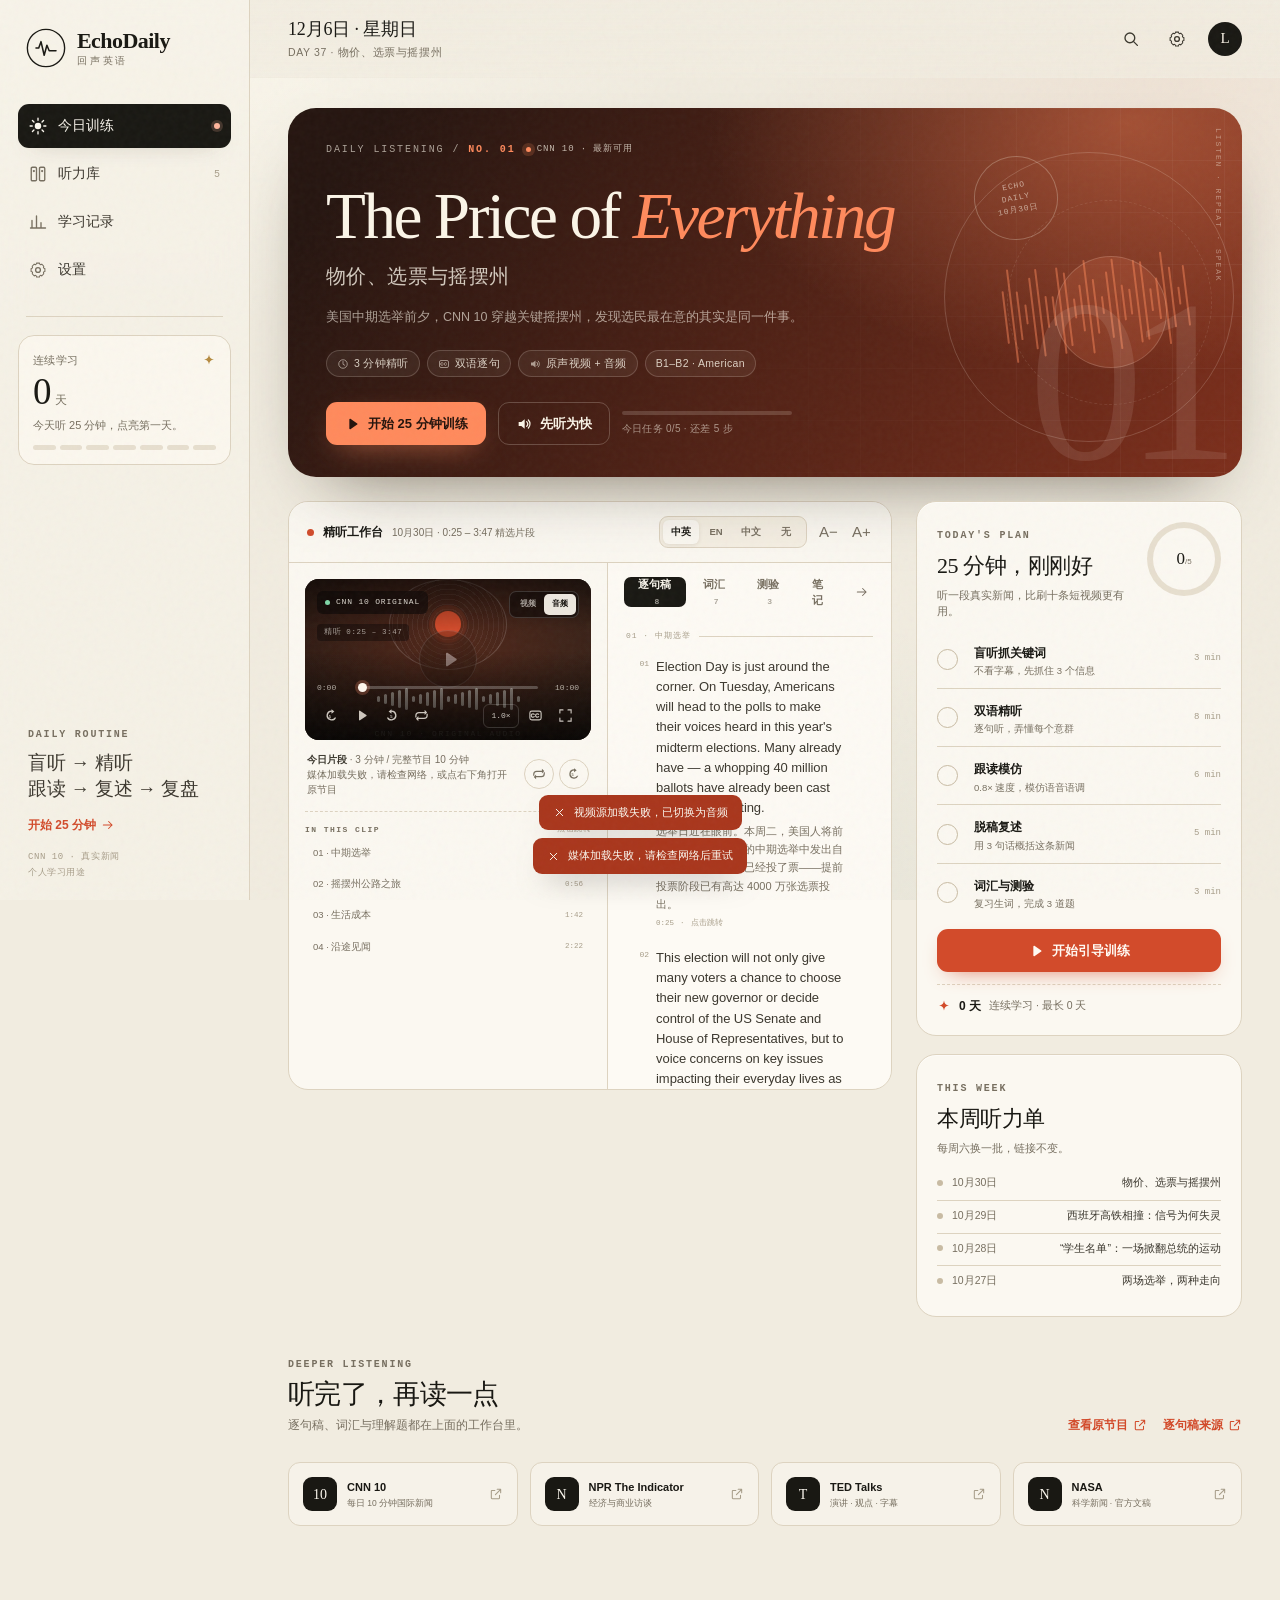
==== commit 6ef1aab9: "Use original VTT timings for shorter synced subtitles" ====
--- a/index.html
+++ b/index.html
@@ -154,6 +154,7 @@
   <div class="confetti-layer" id="confetti-layer" aria-hidden="true"></div>
 
   <script src="data.js"></script>
+  <script src="assets/subtitles.js"></script>
   <script src="assets/app.js"></script>
 </body>
 </html>
--- a/assets/styles.css
+++ b/assets/styles.css
@@ -645,36 +645,37 @@
 
 .subtitle-overlay {
   position: absolute;
-  left: 16px; right: 16px; bottom: 62px;
+  left: 14px; right: 14px; bottom: 60px;
   z-index: 2;
   text-align: center;
   pointer-events: none;
   text-shadow: 0 1px 8px rgba(0, 0, 0, 0.8);
 }
-.subtitle-overlay p { margin: 0 auto; max-width: 92%; }
+.subtitle-overlay p { margin: 0 auto; max-width: 96%; }
 .subtitle-overlay .sub-en {
-  font-size: 13px;
-  line-height: 1.42;
+  font-size: 12.5px;
+  line-height: 1.38;
   font-weight: 600;
   color: #fffdf7;
-  background: rgba(8, 7, 6, 0.38);
+  background: rgba(8, 7, 6, 0.52);
   display: inline;
   padding: 2px 6px;
   box-decoration-break: clone;
   -webkit-box-decoration-break: clone;
 }
 .subtitle-overlay .sub-zh {
-  margin-top: 5px;
-  font-size: 11px;
-  line-height: 1.5;
-  color: rgba(255, 247, 232, 0.82);
-  background: rgba(8, 7, 6, 0.32);
+  margin-top: 4px;
+  font-size: 10.5px;
+  line-height: 1.45;
+  color: rgba(255, 247, 232, 0.88);
+  background: rgba(8, 7, 6, 0.45);
   display: inline;
   padding: 2px 6px;
   box-decoration-break: clone;
   -webkit-box-decoration-break: clone;
 }
-.subtitle-overlay.sub-none { display: none; }
+.subtitle-overlay.sub-none,
+.subtitle-overlay.sub-hidden { display: none; }
 .subtitle-overlay.sub-en .sub-zh,
 .subtitle-overlay.sub-zh .sub-en { display: none; }
 .player-shell.no-sub .subtitle-overlay { display: none; }
